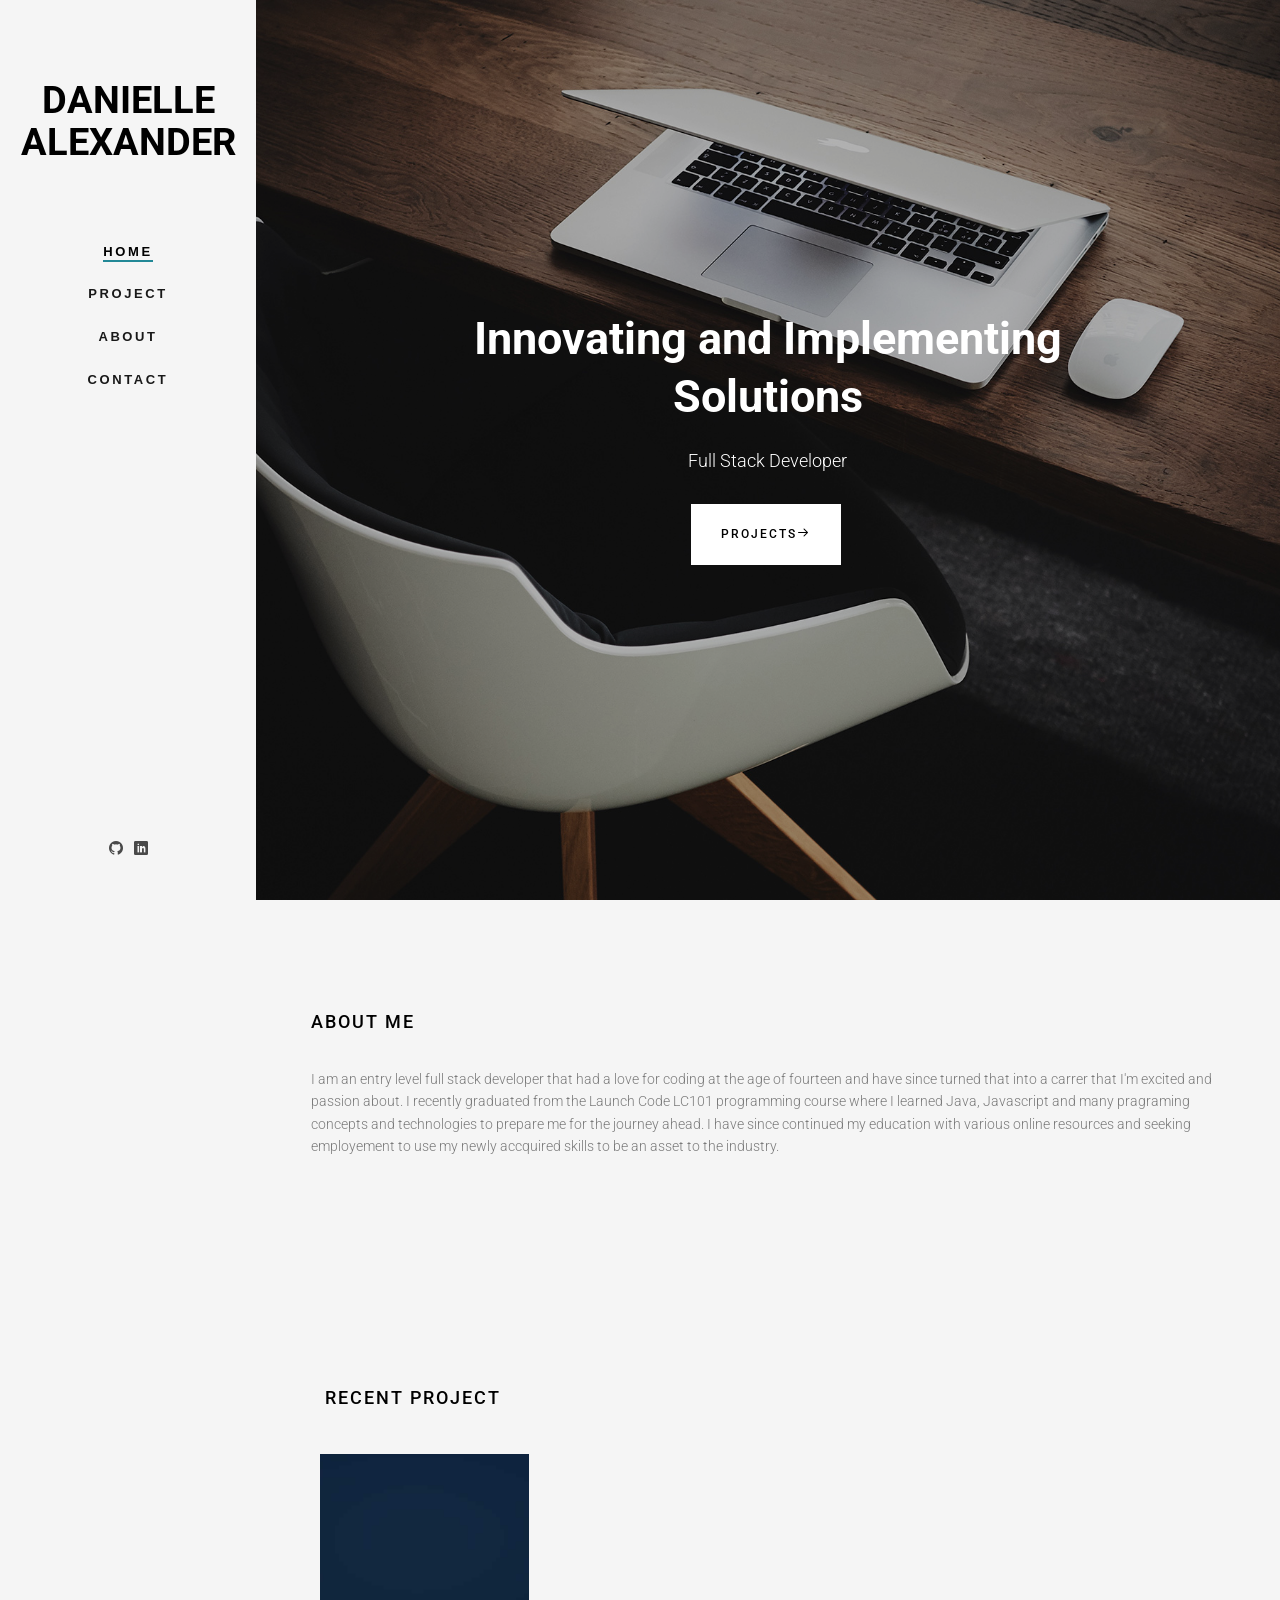
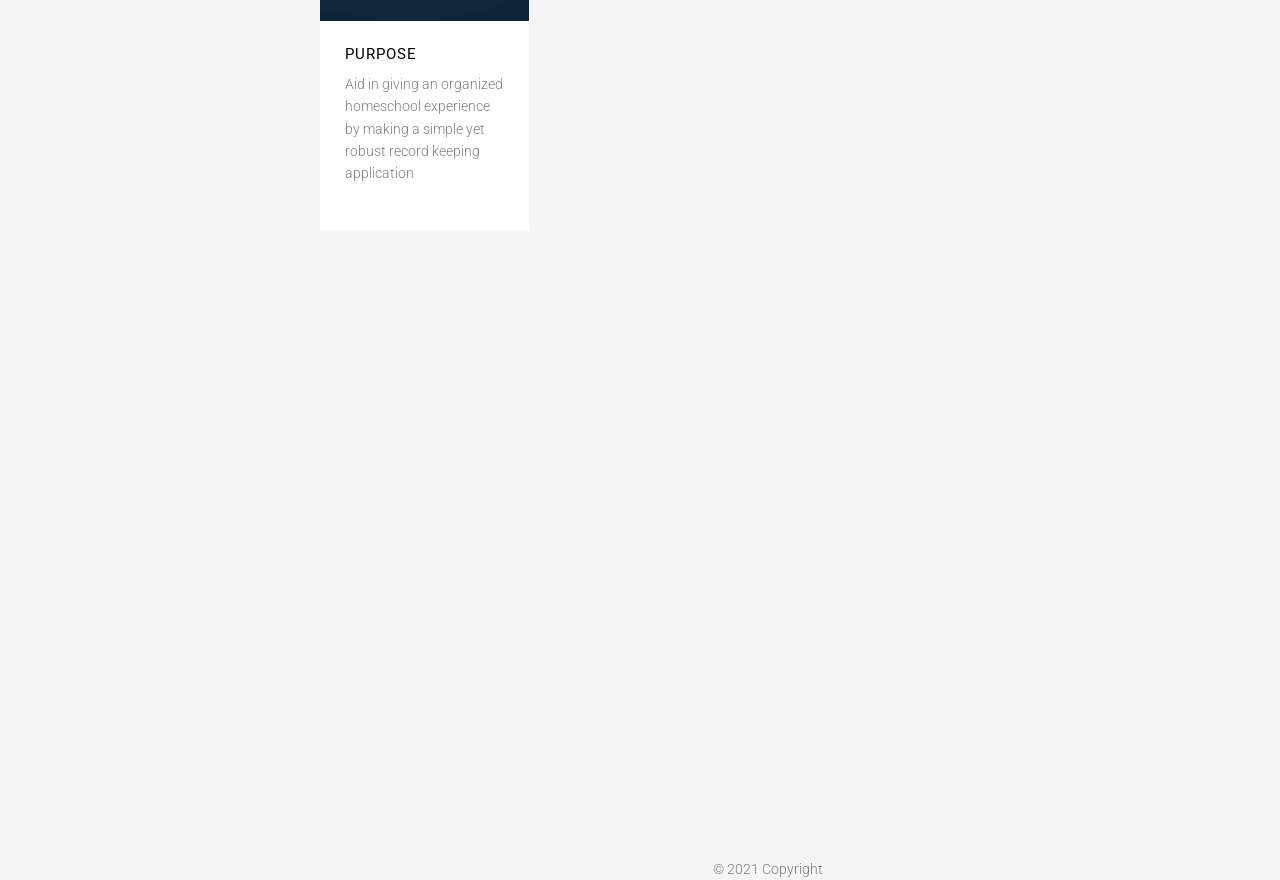
==== marble/index.html @ 3a391196 "first commit" ====
<!DOCTYPE html>
<!--[if lt IE 7]>      <html class="no-js lt-ie9 lt-ie8 lt-ie7"> <![endif]-->
<!--[if IE 7]>         <html class="no-js lt-ie9 lt-ie8"> <![endif]-->
<!--[if IE 8]>         <html class="no-js lt-ie9"> <![endif]-->
<!--[if gt IE 8]><!--> <html class="no-js"> <!--<![endif]-->
	<head>
	<meta charset="utf-8">
	<meta http-equiv="X-UA-Compatible" content="IE=edge">
	<title>Danielle Develops</title>
	<meta name="viewport" content="width=device-width, initial-scale=1">
	<meta name="description" content="Free HTML5 Website Template by FreeHTML5.co" />
	<meta name="keywords" content="free html5, free template, free bootstrap, free website template, html5, css3, mobile first, responsive" />
	<meta name="author" content="FreeHTML5.co" />

  	<!-- 
	//////////////////////////////////////////////////////

	FREE HTML5 TEMPLATE 
	DESIGNED & DEVELOPED by FreeHTML5.co
		
	Website: 		http://freehtml5.co/
	Email: 			info@freehtml5.co
	Twitter: 		http://twitter.com/fh5co
	Facebook: 		https://www.facebook.com/fh5co

	//////////////////////////////////////////////////////
	-->

	

  	<!-- Facebook and Twitter integration -->
	<meta property="og:title" content=""/>
	<meta property="og:image" content=""/>
	<meta property="og:url" content=""/>
	<meta property="og:site_name" content=""/>
	<meta property="og:description" content=""/>
	<meta name="twitter:title" content="" />
	<meta name="twitter:image" content="" />
	<meta name="twitter:url" content="" />
	<meta name="twitter:card" content="" />

	<!-- Place favicon.ico and apple-touch-icon.png in the root directory -->
	<link rel="shortcut icon" href="favicon.ico">

	<link href="https://fonts.googleapis.com/css?family=Roboto:100,300,400,500,700" rel="stylesheet">
	
	<!-- Animate.css -->
	<link rel="stylesheet" href="css/animate.css">
	<!-- Icomoon Icon Fonts-->
	<link rel="stylesheet" href="css/icomoon.css">
	<!-- Bootstrap  -->
	<link rel="stylesheet" href="css/bootstrap.css">
	<!-- Flexslider  -->
	<link rel="stylesheet" href="css/flexslider.css">
	<!-- Theme style  -->
	<link rel="stylesheet" href="css/style.css">

	<!-- Modernizr JS -->
	<script src="js/modernizr-2.6.2.min.js"></script>
	<!-- FOR IE9 below -->
	<!--[if lt IE 9]>
	<script src="js/respond.min.js"></script>
	<![endif]-->

	</head>
	<body>
	<div id="fh5co-page">
		<a href="#" class="js-fh5co-nav-toggle fh5co-nav-toggle"><i></i></a>
		<aside id="fh5co-aside" role="complementary" class="border js-fullheight">

			<h1 id="fh5co-logo"><a href="index.html">danielle<br>Alexander</br></a></h1>
			<nav id="fh5co-main-menu" role="navigation">
				<ul>
					<li class="fh5co-active"><a href="index.html">Home</a></li>
					<li><a href="#projects">Project</a></li>
					<li><a href="#about">About</a></li>
					<li><a href="#contact">Contact</a></li>	
				</ul>
			</nav>

			<div class="fh5co-footer">
				 <ul>
					<li><a href="https://github.com/danielleIsCoding"><i class="icon-github"></i></a></li>				
					<li><a href="https://linkedin.com/in/danielle-alexander681"><i class="icon-linkedin2"></i></a></li>	
				</ul>
			</div>

		</aside>

		<div id="fh5co-main">
			<aside id="fh5co-hero" class="js-fullheight">
				<div class="flexslider js-fullheight">
					<ul class="slides">
				   	<li style="background-image: url(images/bg-masthead.jpg);">
				   		<div class="overlay"></div>
				   		<div class="container-fluid">
				   			<div class="row">
					   			<div class="col-md-8 col-md-offset-2 text-center js-fullheight slider-text">
					   				<div class="slider-text-inner">
					   					<h1><strong>Innovating and Implementing Solutions</strong></h1>
					   					<h2>Full Stack Developer</h2>
											<p> <a href ="#projects" class="btn btn-primary btn-learn">Projects<i class="icon-arrow-right3"></i></a></p>
					   				</div>
					   			</div>
					   		</div>
				   		</div>
				   	</li>		  
			</aside>
			<div class="fh5co-narrow-content">
				<div class="row row-bottom-padded-lg">	
				<div class="fh5co-narrow-content animate-box" data-animate-effect="fadeInLeft">
					
					<a name="about"><h1 class="fh5co-heading animate-box" data-animate-effect="fadeInLeft">about me</h1></a>
					<p>I am an entry level full stack developer that had a love for coding at the age of fourteen and have since turned that 
						into a carrer that I'm excited and passion about. I recently graduated from the Launch Code LC101 programming course where I learned 
						Java, Javascript and many pragraming concepts and technologies to prepare me for the journey ahead. I have since continued my education with various online resources 
						and seeking employement to use my newly accquired skills to be an asset to the industry. 
					</p>
				</div>
			</div>	
			
			<div class="fh5co-narrow-content">
				<a name="projects"><h1 class="fh5co-heading animate-box" data-animate-effect="fadeInLeft">Recent Project</h1></a>
				<div class="row row-bottom-padded-lg">			
					<div class="col-md-3 col-sm-6 col-padding animate-box" data-animate-effect="fadeInLeft">
						<div class="blog-entry">
							<a href="#" class="blog-img"><img src="images/img-1.jpg" class="img-responsive" alt="Free HTML5 Bootstrap Template by FreeHTML5.co"></a>
							<div class="desc">
								<h3><a href="#">Purpose </a></h3>														
								<p>Aid in giving an organized homeschool experience by making a simple yet robust record keeping application</p>								
							</div>
						</div>
					</div>
					<div class="col-md-3 col-sm-6 col-padding animate-box" data-animate-effect="fadeInLeft">
						<div class="blog-entry">
							<a href="#" class="blog-img"><img src="images/img-2.jpg" class="img-responsive" alt="Free HTML5 Bootstrap Template by FreeHTML5.co"></a>
							<div class="desc">
								<h3><a href="#">Technologies used</a></h3>
								<p> The main technologies that are used in this project are Java, Springboot, Tyhmleaf, Bootstrap and MySQL</p>
							</div>
						</div>
					</div>
					<div class="col-md-3 col-sm-6 col-padding animate-box" data-animate-effect="fadeInLeft">
						<div class="blog-entry">
							<a href="#" class="blog-img"><img src="images/img-3.jpg" class="img-responsive" alt="Free HTML5 Bootstrap Template by FreeHTML5.co"></a>
							<div class="desc">
								<h3><a href="#">Features</a></h3>								
								<p>Account creation and aunthentication, editing and downloading student records and entering notes and hours completed. </p>
								<a href="#" class="lead"></i></a>
							</div>
						</div>
					</div>
					<div class="col-md-3 col-sm-6 col-padding animate-box" data-animate-effect="fadeInLeft">
						<div class="blog-entry">
							<a href="#" class="blog-img"><img src="images/img-4.jpg" class="img-responsive" alt="Free HTML5 Bootstrap Template by FreeHTML5.co"></a>
							<div class="desc">
								<h3><a href="#">Status</a></h3>								
								<p>The application is still a work in progress with upcoming features including UI updates and the ability to upload an avatar</p>
							</div>
						</div>
					</div>
				
				</div>
			</div>
				
			<div class="fh5co-narrow-content animate-box" data-animate-effect="fadeInLeft">
				<div class="row">
					<div class="col-md-4">
						<a name="contact"><h2>Get In Touch</h2></a>
					</div>
				</div>
				<form action="">
					<div class="row">
						<div class="col-md-12">
							<div class="row">
								<div class="col-md-6">
									<div class="form-group">
										<input type="text" class="form-control" placeholder="Name">
									</div>
									<div class="form-group">
										<input type="text" class="form-control" placeholder="Email">
									</div>
									<div class="form-group">
										<input type="text" class="form-control" placeholder="Phone">
									</div>
								</div>
								<div class="col-md-6">
									<div class="form-group">
										<textarea name="" id="message" cols="30" rows="7" class="form-control" placeholder="Message"></textarea>
									</div>
									<div class="form-group">
										<input type="submit" class="btn btn-primary btn-md" value="Send Message">
									</div>
								</div>
								
							</div>
						</div>
						
					</div>
				</form>
			</div>
			
		</div>		
	
	<!-- Footer -->
<footer class="page-footer font-small special-color-dark pt-4">

	<!-- Footer Elements -->
	<div class="container">
 
  
	</div>
	<!-- Footer Elements -->
  
	<!-- Copyright -->
	<div class="footer-copyright text-center py-3">© 2021 Copyright
	</div>
	<!-- Copyright -->
  
  </footer>
  <!-- Footer -->

	
	</div>

	<!-- jQuery -->
	<script src="js/jquery.min.js"></script>
	<!-- jQuery Easing -->
	<script src="js/jquery.easing.1.3.js"></script>
	<!-- Bootstrap -->
	<script src="js/bootstrap.min.js"></script>
	<!-- Waypoints -->
	<script src="js/jquery.waypoints.min.js"></script>
	<!-- Flexslider -->
	<script src="js/jquery.flexslider-min.js"></script>
	
	
	<!-- MAIN JS -->
	<script src="js/main.js"></script>

	</body>
</html>
---- marble/css/icomoon.css ----
@font-face {
  font-family: 'icomoon';
  src:  url('fonts/icomoon.eot?6py85u');
  src:  url('fonts/icomoon.eot?6py85u#iefix') format('embedded-opentype'),
    url('fonts/icomoon.ttf?6py85u') format('truetype'),
    url('fonts/icomoon.woff?6py85u') format('woff'),
    url('fonts/icomoon.svg?6py85u#icomoon') format('svg');
  font-weight: normal;
  font-style: normal;
}

[class^="icon-"], [class*=" icon-"] {
  /* use !important to prevent issues with browser extensions that change fonts */
  font-family: 'icomoon' !important;
  speak: none;
  font-style: normal;
  font-weight: normal;
  font-variant: normal;
  text-transform: none;
  line-height: 1;

  /* Better Font Rendering =========== */
  -webkit-font-smoothing: antialiased;
  -moz-osx-font-smoothing: grayscale;
}

.icon-times:before {
  content: "\e930";
}
.icon-tick:before {
  content: "\e931";
}
.icon-plus:before {
  content: "\e932";
}
.icon-minus:before {
  content: "\e933";
}
.icon-equals:before {
  content: "\e934";
}
.icon-divide:before {
  content: "\e935";
}
.icon-chevron-right:before {
  content: "\e936";
}
.icon-chevron-left:before {
  content: "\e937";
}
.icon-arrow-right-thick:before {
  content: "\e938";
}
.icon-arrow-left-thick:before {
  content: "\e939";
}
.icon-th-small:before {
  content: "\e93a";
}
.icon-th-menu:before {
  content: "\e93b";
}
.icon-th-list:before {
  content: "\e93c";
}
.icon-th-large:before {
  content: "\e93d";
}
.icon-home:before {
  content: "\e93e";
}
.icon-arrow-forward:before {
  content: "\e93f";
}
.icon-arrow-back:before {
  content: "\e940";
}
.icon-rss:before {
  content: "\e941";
}
.icon-location:before {
  content: "\e942";
}
.icon-link:before {
  content: "\e943";
}
.icon-image:before {
  content: "\e944";
}
.icon-arrow-up-thick:before {
  content: "\e945";
}
.icon-arrow-down-thick:before {
  content: "\e946";
}
.icon-starburst:before {
  content: "\e947";
}
.icon-starburst-outline:before {
  content: "\e948";
}
.icon-star3:before {
  content: "\e949";
}
.icon-flow-children:before {
  content: "\e94a";
}
.icon-export:before {
  content: "\e94b";
}
.icon-delete2:before {
  content: "\e94c";
}
.icon-delete-outline:before {
  content: "\e94d";
}
.icon-cloud-storage:before {
  content: "\e94e";
}
.icon-wi-fi:before {
  content: "\e94f";
}
.icon-heart:before {
  content: "\e950";
}
.icon-flash:before {
  content: "\e951";
}
.icon-cancel:before {
  content: "\e952";
}
.icon-backspace:before {
  content: "\e953";
}
.icon-attachment:before {
  content: "\e954";
}
.icon-arrow-move:before {
  content: "\e955";
}
.icon-warning:before {
  content: "\e956";
}
.icon-user:before {
  content: "\e957";
}
.icon-radar:before {
  content: "\e958";
}
.icon-lock-open:before {
  content: "\e959";
}
.icon-lock-closed:before {
  content: "\e95a";
}
.icon-location-arrow:before {
  content: "\e95b";
}
.icon-info:before {
  content: "\e95c";
}
.icon-user-delete:before {
  content: "\e95d";
}
.icon-user-add:before {
  content: "\e95e";
}
.icon-media-pause:before {
  content: "\e95f";
}
.icon-group:before {
  content: "\e960";
}
.icon-chart-pie:before {
  content: "\e961";
}
.icon-chart-line:before {
  content: "\e962";
}
.icon-chart-bar:before {
  content: "\e963";
}
.icon-chart-area:before {
  content: "\e964";
}
.icon-video:before {
  content: "\e965";
}
.icon-point-of-interest:before {
  content: "\e966";
}
.icon-infinity:before {
  content: "\e967";
}
.icon-globe:before {
  content: "\e968";
}
.icon-eye:before {
  content: "\e969";
}
.icon-cog:before {
  content: "\e96a";
}
.icon-camera:before {
  content: "\e96b";
}
.icon-upload:before {
  content: "\e96c";
}
.icon-scissors:before {
  content: "\e96d";
}
.icon-refresh:before {
  content: "\e96e";
}
.icon-pin:before {
  content: "\e96f";
}
.icon-key:before {
  content: "\e970";
}
.icon-info-large:before {
  content: "\e971";
}
.icon-eject:before {
  content: "\e972";
}
.icon-download:before {
  content: "\e973";
}
.icon-zoom:before {
  content: "\e974";
}
.icon-zoom-out:before {
  content: "\e975";
}
.icon-zoom-in:before {
  content: "\e976";
}
.icon-sort-numerically:before {
  content: "\e977";
}
.icon-sort-alphabetically:before {
  content: "\e978";
}
.icon-input-checked:before {
  content: "\e979";
}
.icon-calender:before {
  content: "\e97a";
}
.icon-world2:before {
  content: "\e97b";
}
.icon-notes:before {
  content: "\e97c";
}
.icon-code:before {
  content: "\e97d";
}
.icon-arrow-sync:before {
  content: "\e97e";
}
.icon-arrow-shuffle:before {
  content: "\e97f";
}
.icon-arrow-repeat:before {
  content: "\e980";
}
.icon-arrow-minimise:before {
  content: "\e981";
}
.icon-arrow-maximise:before {
  content: "\e982";
}
.icon-arrow-loop:before {
  content: "\e983";
}
.icon-anchor:before {
  content: "\e984";
}
.icon-spanner:before {
  content: "\e985";
}
.icon-puzzle:before {
  content: "\e986";
}
.icon-power:before {
  content: "\e987";
}
.icon-plane:before {
  content: "\e988";
}
.icon-pi:before {
  content: "\e989";
}
.icon-phone:before {
  content: "\e98a";
}
.icon-microphone2:before {
  content: "\e98b";
}
.icon-media-rewind:before {
  content: "\e98c";
}
.icon-flag:before {
  content: "\e98d";
}
.icon-adjust-brightness:before {
  content: "\e98e";
}
.icon-waves:before {
  content: "\e98f";
}
.icon-social-twitter:before {
  content: "\e990";
}
.icon-social-facebook:before {
  content: "\e991";
}
.icon-social-dribbble:before {
  content: "\e992";
}
.icon-media-stop:before {
  content: "\e993";
}
.icon-media-record:before {
  content: "\e994";
}
.icon-media-play:before {
  content: "\e995";
}
.icon-media-fast-forward:before {
  content: "\e996";
}
.icon-media-eject:before {
  content: "\e997";
}
.icon-social-vimeo:before {
  content: "\e998";
}
.icon-social-tumbler:before {
  content: "\e999";
}
.icon-social-skype:before {
  content: "\e99a";
}
.icon-social-pinterest:before {
  content: "\e99b";
}
.icon-social-linkedin:before {
  content: "\e99c";
}
.icon-social-last-fm:before {
  content: "\e99d";
}
.icon-social-github:before {
  content: "\e99e";
}
.icon-social-flickr:before {
  content: "\e99f";
}
.icon-at:before {
  content: "\e9a0";
}
.icon-times-outline:before {
  content: "\e9a1";
}
.icon-plus-outline:before {
  content: "\e9a2";
}
.icon-minus-outline:before {
  content: "\e9a3";
}
.icon-tick-outline:before {
  content: "\e9a4";
}
.icon-th-large-outline:before {
  content: "\e9a5";
}
.icon-equals-outline:before {
  content: "\e9a6";
}
.icon-divide-outline:before {
  content: "\e9a7";
}
.icon-chevron-right-outline:before {
  content: "\e9a8";
}
.icon-chevron-left-outline:before {
  content: "\e9a9";
}
.icon-arrow-right-outline:before {
  content: "\e9aa";
}
.icon-arrow-left-outline:before {
  content: "\e9ab";
}
.icon-th-small-outline:before {
  content: "\e9ac";
}
.icon-th-menu-outline:before {
  content: "\e9ad";
}
.icon-th-list-outline:before {
  content: "\e9ae";
}
.icon-news2:before {
  content: "\e9b1";
}
.icon-home-outline:before {
  content: "\e9b2";
}
.icon-arrow-up-outline:before {
  content: "\e9b3";
}
.icon-arrow-forward-outline:before {
  content: "\e9b4";
}
.icon-arrow-down-outline:before {
  content: "\e9b5";
}
.icon-arrow-back-outline:before {
  content: "\e9b6";
}
.icon-trash3:before {
  content: "\e9b7";
}
.icon-rss-outline:before {
  content: "\e9b8";
}
.icon-message:before {
  content: "\e9b9";
}
.icon-location-outline:before {
  content: "\e9ba";
}
.icon-link-outline:before {
  content: "\e9bb";
}
.icon-image-outline:before {
  content: "\e9bc";
}
.icon-export-outline:before {
  content: "\e9bd";
}
.icon-cross:before {
  content: "\e9be";
}
.icon-wi-fi-outline:before {
  content: "\e9bf";
}
.icon-star-outline:before {
  content: "\e9c0";
}
.icon-media-pause-outline:before {
  content: "\e9c1";
}
.icon-mail:before {
  content: "\e9c2";
}
.icon-heart-outline:before {
  content: "\e9c3";
}
.icon-flash-outline:before {
  content: "\e9c4";
}
.icon-cancel-outline:before {
  content: "\e9c5";
}
.icon-beaker:before {
  content: "\e9c6";
}
.icon-arrow-move-outline:before {
  content: "\e9c7";
}
.icon-watch2:before {
  content: "\e9c8";
}
.icon-warning-outline:before {
  content: "\e9c9";
}
.icon-time:before {
  content: "\e9ca";
}
.icon-radar-outline:before {
  content: "\e9cb";
}
.icon-lock-open-outline:before {
  content: "\e9cc";
}
.icon-location-arrow-outline:before {
  content: "\e9cd";
}
.icon-info-outline:before {
  content: "\e9ce";
}
.icon-backspace-outline:before {
  content: "\e9cf";
}
.icon-attachment-outline:before {
  content: "\e9d0";
}
.icon-user-outline:before {
  content: "\e9d1";
}
.icon-user-delete-outline:before {
  content: "\e9d2";
}
.icon-user-add-outline:before {
  content: "\e9d3";
}
.icon-lock-closed-outline:before {
  content: "\e9d4";
}
.icon-group-outline:before {
  content: "\e9d5";
}
.icon-chart-pie-outline:before {
  content: "\e9d6";
}
.icon-chart-line-outline:before {
  content: "\e9d7";
}
.icon-chart-bar-outline:before {
  content: "\e9d8";
}
.icon-chart-area-outline:before {
  content: "\e9d9";
}
.icon-video-outline:before {
  content: "\e9da";
}
.icon-point-of-interest-outline:before {
  content: "\e9db";
}
.icon-map:before {
  content: "\e9dc";
}
.icon-key-outline:before {
  content: "\e9dd";
}
.icon-infinity-outline:before {
  content: "\e9de";
}
.icon-globe-outline:before {
  content: "\e9df";
}
.icon-eye-outline:before {
  content: "\e9e0";
}
.icon-cog-outline:before {
  content: "\e9e1";
}
.icon-camera-outline:before {
  content: "\e9e2";
}
.icon-upload-outline:before {
  content: "\e9e3";
}
.icon-support:before {
  content: "\e9e4";
}
.icon-scissors-outline:before {
  content: "\e9e5";
}
.icon-refresh-outline:before {
  content: "\e9e6";
}
.icon-info-large-outline:before {
  content: "\e9e7";
}
.icon-eject-outline:before {
  content: "\e9e8";
}
.icon-download-outline:before {
  content: "\e9e9";
}
.icon-battery-mid:before {
  content: "\e9ea";
}
.icon-battery-low:before {
  content: "\e9eb";
}
.icon-battery-high:before {
  content: "\e9ec";
}
.icon-zoom-outline:before {
  content: "\e9ed";
}
.icon-zoom-out-outline:before {
  content: "\e9ee";
}
.icon-zoom-in-outline:before {
  content: "\e9ef";
}
.icon-tag3:before {
  content: "\e9f0";
}
.icon-tabs-outline:before {
  content: "\e9f1";
}
.icon-pin-outline:before {
  content: "\e9f2";
}
.icon-message-typing:before {
  content: "\e9f3";
}
.icon-directions:before {
  content: "\e9f4";
}
.icon-battery-full:before {
  content: "\e9f5";
}
.icon-battery-charge:before {
  content: "\e9f6";
}
.icon-pipette:before {
  content: "\e9f7";
}
.icon-pencil:before {
  content: "\e9f8";
}
.icon-folder:before {
  content: "\e9f9";
}
.icon-folder-delete:before {
  content: "\e9fa";
}
.icon-folder-add:before {
  content: "\e9fb";
}
.icon-edit:before {
  content: "\e9fc";
}
.icon-document:before {
  content: "\e9fd";
}
.icon-document-delete:before {
  content: "\e9fe";
}
.icon-document-add:before {
  content: "\e9ff";
}
.icon-brush:before {
  content: "\ea00";
}
.icon-thumbs-up:before {
  content: "\ea01";
}
.icon-thumbs-down:before {
  content: "\ea02";
}
.icon-pen:before {
  content: "\ea03";
}
.icon-sort-numerically-outline:before {
  content: "\ea04";
}
.icon-sort-alphabetically-outline:before {
  content: "\ea05";
}
.icon-social-last-fm-circular:before {
  content: "\ea06";
}
.icon-social-github-circular:before {
  content: "\ea07";
}
.icon-compass:before {
  content: "\ea08";
}
.icon-bookmark:before {
  content: "\ea09";
}
.icon-input-checked-outline:before {
  content: "\ea0a";
}
.icon-code-outline:before {
  content: "\ea0b";
}
.icon-calender-outline:before {
  content: "\ea0c";
}
.icon-business-card:before {
  content: "\ea0d";
}
.icon-arrow-up:before {
  content: "\ea0e";
}
.icon-arrow-sync-outline:before {
  content: "\ea0f";
}
.icon-arrow-right:before {
  content: "\ea10";
}
.icon-arrow-repeat-outline:before {
  content: "\ea11";
}
.icon-arrow-loop-outline:before {
  content: "\ea12";
}
.icon-arrow-left:before {
  content: "\ea13";
}
.icon-flow-switch:before {
  content: "\ea14";
}
.icon-flow-parallel:before {
  content: "\ea15";
}
.icon-flow-merge:before {
  content: "\ea16";
}
.icon-document-text:before {
  content: "\ea17";
}
.icon-clipboard:before {
  content: "\ea18";
}
.icon-calculator:before {
  content: "\ea19";
}
.icon-arrow-minimise-outline:before {
  content: "\ea1a";
}
.icon-arrow-maximise-outline:before {
  content: "\ea1b";
}
.icon-arrow-down:before {
  content: "\ea1c";
}
.icon-gift:before {
  content: "\ea1d";
}
.icon-film:before {
  content: "\ea1e";
}
.icon-database:before {
  content: "\ea1f";
}
.icon-bell:before {
  content: "\ea20";
}
.icon-anchor-outline:before {
  content: "\ea21";
}
.icon-adjust-contrast:before {
  content: "\ea22";
}
.icon-world-outline:before {
  content: "\ea23";
}
.icon-shopping-bag:before {
  content: "\ea24";
}
.icon-power-outline:before {
  content: "\ea25";
}
.icon-notes-outline:before {
  content: "\ea26";
}
.icon-device-tablet:before {
  content: "\ea27";
}
.icon-device-phone:before {
  content: "\ea28";
}
.icon-device-laptop:before {
  content: "\ea29";
}
.icon-device-desktop:before {
  content: "\ea2a";
}
.icon-briefcase:before {
  content: "\ea2b";
}
.icon-stopwatch:before {
  content: "\ea2c";
}
.icon-spanner-outline:before {
  content: "\ea2d";
}
.icon-puzzle-outline:before {
  content: "\ea2e";
}
.icon-printer:before {
  content: "\ea2f";
}
.icon-pi-outline:before {
  content: "\ea30";
}
.icon-lightbulb:before {
  content: "\ea31";
}
.icon-flag-outline:before {
  content: "\ea32";
}
.icon-contacts:before {
  content: "\ea33";
}
.icon-archive2:before {
  content: "\ea34";
}
.icon-weather-stormy:before {
  content: "\ea35";
}
.icon-weather-shower:before {
  content: "\ea36";
}
.icon-weather-partly-sunny:before {
  content: "\ea37";
}
.icon-weather-downpour:before {
  content: "\ea38";
}
.icon-weather-cloudy:before {
  content: "\ea39";
}
.icon-plane-outline:before {
  content: "\ea3a";
}
.icon-phone-outline:before {
  content: "\ea3b";
}
.icon-microphone-outline:before {
  content: "\ea3c";
}
.icon-weather-windy:before {
  content: "\ea3d";
}
.icon-weather-windy-cloudy:before {
  content: "\ea3e";
}
.icon-weather-sunny:before {
  content: "\ea3f";
}
.icon-weather-snow:before {
  content: "\ea40";
}
.icon-weather-night:before {
  content: "\ea41";
}
.icon-media-stop-outline:before {
  content: "\ea42";
}
.icon-media-rewind-outline:before {
  content: "\ea43";
}
.icon-media-record-outline:before {
  content: "\ea44";
}
.icon-media-play-outline:before {
  content: "\ea45";
}
.icon-media-fast-forward-outline:before {
  content: "\ea46";
}
.icon-media-eject-outline:before {
  content: "\ea47";
}
.icon-wine:before {
  content: "\ea48";
}
.icon-waves-outline:before {
  content: "\ea49";
}
.icon-ticket:before {
  content: "\ea4a";
}
.icon-tags:before {
  content: "\ea4b";
}
.icon-plug:before {
  content: "\ea4c";
}
.icon-headphones:before {
  content: "\ea4d";
}
.icon-credit-card:before {
  content: "\ea4e";
}
.icon-coffee:before {
  content: "\ea4f";
}
.icon-book:before {
  content: "\ea50";
}
.icon-beer:before {
  content: "\ea51";
}
.icon-volume2:before {
  content: "\ea52";
}
.icon-volume-up:before {
  content: "\ea53";
}
.icon-volume-mute:before {
  content: "\ea54";
}
.icon-volume-down:before {
  content: "\ea55";
}
.icon-social-vimeo-circular:before {
  content: "\ea56";
}
.icon-social-twitter-circular:before {
  content: "\ea57";
}
.icon-social-pinterest-circular:before {
  content: "\ea58";
}
.icon-social-linkedin-circular:before {
  content: "\ea59";
}
.icon-social-facebook-circular:before {
  content: "\ea5a";
}
.icon-social-dribbble-circular:before {
  content: "\ea5b";
}
.icon-tree:before {
  content: "\ea5c";
}
.icon-thermometer2:before {
  content: "\ea5d";
}
.icon-social-tumbler-circular:before {
  content: "\ea5e";
}
.icon-social-skype-outline:before {
  content: "\ea5f";
}
.icon-social-flickr-circular:before {
  content: "\ea60";
}
.icon-social-at-circular:before {
  content: "\ea61";
}
.icon-shopping-cart:before {
  content: "\ea62";
}
.icon-messages:before {
  content: "\ea63";
}
.icon-leaf:before {
  content: "\ea64";
}
.icon-feather:before {
  content: "\ea65";
}
.icon-eye2:before {
  content: "\e064";
}
.icon-paper-clip:before {
  content: "\e065";
}
.icon-mail5:before {
  content: "\e066";
}
.icon-toggle:before {
  content: "\e067";
}
.icon-layout:before {
  content: "\e068";
}
.icon-link2:before {
  content: "\e069";
}
.icon-bell2:before {
  content: "\e06a";
}
.icon-lock3:before {
  content: "\e06b";
}
.icon-unlock:before {
  content: "\e06c";
}
.icon-ribbon2:before {
  content: "\e06d";
}
.icon-image2:before {
  content: "\e06e";
}
.icon-signal:before {
  content: "\e06f";
}
.icon-target3:before {
  content: "\e070";
}
.icon-clipboard3:before {
  content: "\e071";
}
.icon-clock3:before {
  content: "\e072";
}
.icon-watch:before {
  content: "\e073";
}
.icon-air-play:before {
  content: "\e074";
}
.icon-camera3:before {
  content: "\e075";
}
.icon-video2:before {
  content: "\e076";
}
.icon-disc:before {
  content: "\e077";
}
.icon-printer3:before {
  content: "\e078";
}
.icon-monitor:before {
  content: "\e079";
}
.icon-server:before {
  content: "\e07a";
}
.icon-cog2:before {
  content: "\e07b";
}
.icon-heart3:before {
  content: "\e07c";
}
.icon-paragraph:before {
  content: "\e07d";
}
.icon-align-justify:before {
  content: "\e07e";
}
.icon-align-left:before {
  content: "\e07f";
}
.icon-align-center:before {
  content: "\e080";
}
.icon-align-right:before {
  content: "\e081";
}
.icon-book2:before {
  content: "\e082";
}
.icon-layers2:before {
  content: "\e083";
}
.icon-stack2:before {
  content: "\e084";
}
.icon-stack-2:before {
  content: "\e085";
}
.icon-paper:before {
  content: "\e086";
}
.icon-paper-stack:before {
  content: "\e087";
}
.icon-search3:before {
  content: "\e088";
}
.icon-zoom-in2:before {
  content: "\e089";
}
.icon-zoom-out2:before {
  content: "\e08a";
}
.icon-reply2:before {
  content: "\e08b";
}
.icon-circle-plus:before {
  content: "\e08c";
}
.icon-circle-minus:before {
  content: "\e08d";
}
.icon-circle-check:before {
  content: "\e08e";
}
.icon-circle-cross:before {
  content: "\e08f";
}
.icon-square-plus:before {
  content: "\e090";
}
.icon-square-minus:before {
  content: "\e091";
}
.icon-square-check:before {
  content: "\e092";
}
.icon-square-cross:before {
  content: "\e093";
}
.icon-microphone:before {
  content: "\e094";
}
.icon-record:before {
  content: "\e095";
}
.icon-skip-back:before {
  content: "\e096";
}
.icon-rewind:before {
  content: "\e097";
}
.icon-play4:before {
  content: "\e098";
}
.icon-pause3:before {
  content: "\e099";
}
.icon-stop3:before {
  content: "\e09a";
}
.icon-fast-forward:before {
  content: "\e09b";
}
.icon-skip-forward:before {
  content: "\e09c";
}
.icon-shuffle2:before {
  content: "\e09d";
}
.icon-repeat:before {
  content: "\e09e";
}
.icon-folder2:before {
  content: "\e09f";
}
.icon-umbrella:before {
  content: "\e0a0";
}
.icon-moon:before {
  content: "\e0a1";
}
.icon-thermometer:before {
  content: "\e0a2";
}
.icon-drop:before {
  content: "\e0a3";
}
.icon-sun2:before {
  content: "\e0a4";
}
.icon-cloud3:before {
  content: "\e0a5";
}
.icon-cloud-upload2:before {
  content: "\e0a6";
}
.icon-cloud-download2:before {
  content: "\e0a7";
}
.icon-upload4:before {
  content: "\e0a8";
}
.icon-download4:before {
  content: "\e0a9";
}
.icon-location3:before {
  content: "\e0aa";
}
.icon-location-2:before {
  content: "\e0ab";
}
.icon-map3:before {
  content: "\e0ac";
}
.icon-battery:before {
  content: "\e0ad";
}
.icon-head:before {
  content: "\e0ae";
}
.icon-briefcase3:before {
  content: "\e0af";
}
.icon-speech-bubble:before {
  content: "\e0b0";
}
.icon-anchor2:before {
  content: "\e0b1";
}
.icon-globe2:before {
  content: "\e0b2";
}
.icon-box:before {
  content: "\e0b3";
}
.icon-reload:before {
  content: "\e0b4";
}
.icon-share3:before {
  content: "\e0b5";
}
.icon-marquee:before {
  content: "\e0b6";
}
.icon-marquee-plus:before {
  content: "\e0b7";
}
.icon-marquee-minus:before {
  content: "\e0b8";
}
.icon-tag:before {
  content: "\e0b9";
}
.icon-power2:before {
  content: "\e0ba";
}
.icon-command2:before {
  content: "\e0bb";
}
.icon-alt:before {
  content: "\e0bc";
}
.icon-esc:before {
  content: "\e0bd";
}
.icon-bar-graph:before {
  content: "\e0be";
}
.icon-bar-graph-2:before {
  content: "\e0bf";
}
.icon-pie-graph:before {
  content: "\e0c0";
}
.icon-star:before {
  content: "\e0c1";
}
.icon-arrow-left3:before {
  content: "\e0c2";
}
.icon-arrow-right3:before {
  content: "\e0c3";
}
.icon-arrow-up3:before {
  content: "\e0c4";
}
.icon-arrow-down3:before {
  content: "\e0c5";
}
.icon-volume:before {
  content: "\e0c6";
}
.icon-mute:before {
  content: "\e0c7";
}
.icon-content-right:before {
  content: "\e100";
}
.icon-content-left:before {
  content: "\e101";
}
.icon-grid2:before {
  content: "\e102";
}
.icon-grid-2:before {
  content: "\e103";
}
.icon-columns:before {
  content: "\e104";
}
.icon-loader:before {
  content: "\e105";
}
.icon-bag:before {
  content: "\e106";
}
.icon-ban:before {
  content: "\e107";
}
.icon-flag3:before {
  content: "\e108";
}
.icon-trash:before {
  content: "\e109";
}
.icon-expand2:before {
  content: "\e110";
}
.icon-contract:before {
  content: "\e111";
}
.icon-maximize:before {
  content: "\e112";
}
.icon-minimize:before {
  content: "\e113";
}
.icon-plus2:before {
  content: "\e114";
}
.icon-minus2:before {
  content: "\e115";
}
.icon-check:before {
  content: "\e116";
}
.icon-cross2:before {
  content: "\e117";
}
.icon-move:before {
  content: "\e118";
}
.icon-delete:before {
  content: "\e119";
}
.icon-menu5:before {
  content: "\e120";
}
.icon-archive:before {
  content: "\e121";
}
.icon-inbox:before {
  content: "\e122";
}
.icon-outbox:before {
  content: "\e123";
}
.icon-file:before {
  content: "\e124";
}
.icon-file-add:before {
  content: "\e125";
}
.icon-file-subtract:before {
  content: "\e126";
}
.icon-help:before {
  content: "\e127";
}
.icon-open:before {
  content: "\e128";
}
.icon-ellipsis:before {
  content: "\e129";
}
.icon-heart4:before {
  content: "\e900";
}
.icon-cloud4:before {
  content: "\e901";
}
.icon-star2:before {
  content: "\e902";
}
.icon-tv2:before {
  content: "\e903";
}
.icon-sound:before {
  content: "\e904";
}
.icon-video3:before {
  content: "\e905";
}
.icon-trash2:before {
  content: "\e906";
}
.icon-user2:before {
  content: "\e907";
}
.icon-key3:before {
  content: "\e908";
}
.icon-search4:before {
  content: "\e909";
}
.icon-settings:before {
  content: "\e90a";
}
.icon-camera4:before {
  content: "\e90b";
}
.icon-tag2:before {
  content: "\e90c";
}
.icon-lock4:before {
  content: "\e90d";
}
.icon-bulb:before {
  content: "\e90e";
}
.icon-pen2:before {
  content: "\e90f";
}
.icon-diamond:before {
  content: "\e910";
}
.icon-display2:before {
  content: "\e911";
}
.icon-location4:before {
  content: "\e912";
}
.icon-eye3:before {
  content: "\e913";
}
.icon-bubble3:before {
  content: "\e914";
}
.icon-stack3:before {
  content: "\e915";
}
.icon-cup:before {
  content: "\e916";
}
.icon-phone3:before {
  content: "\e917";
}
.icon-news:before {
  content: "\e918";
}
.icon-mail6:before {
  content: "\e919";
}
.icon-like:before {
  content: "\e91a";
}
.icon-photo:before {
  content: "\e91b";
}
.icon-note:before {
  content: "\e91c";
}
.icon-clock4:before {
  content: "\e91d";
}
.icon-paperplane:before {
  content: "\e91e";
}
.icon-params:before {
  content: "\e91f";
}
.icon-banknote:before {
  content: "\e920";
}
.icon-data:before {
  content: "\e921";
}
.icon-music2:before {
  content: "\e922";
}
.icon-megaphone2:before {
  content: "\e923";
}
.icon-study:before {
  content: "\e924";
}
.icon-lab2:before {
  content: "\e925";
}
.icon-food:before {
  content: "\e926";
}
.icon-t-shirt:before {
  content: "\e927";
}
.icon-fire2:before {
  content: "\e928";
}
.icon-clip:before {
  content: "\e929";
}
.icon-shop:before {
  content: "\e92a";
}
.icon-calendar3:before {
  content: "\e92b";
}
.icon-wallet2:before {
  content: "\e92c";
}
.icon-vynil:before {
  content: "\e92d";
}
.icon-truck2:before {
  content: "\e92e";
}
.icon-world:before {
  content: "\e92f";
}
.icon-spinner6:before {
  content: "\e9af";
}
.icon-spinner7:before {
  content: "\e9b0";
}
.icon-amazon:before {
  content: "\eab7";
}
.icon-google:before {
  content: "\eab8";
}
.icon-google2:before {
  content: "\eab9";
}
.icon-google3:before {
  content: "\eaba";
}
.icon-google-plus:before {
  content: "\eabb";
}
.icon-google-plus2:before {
  content: "\eabc";
}
.icon-google-plus3:before {
  content: "\eabd";
}
.icon-hangouts:before {
  content: "\eabe";
}
.icon-google-drive:before {
  content: "\eabf";
}
.icon-facebook2:before {
  content: "\eac0";
}
.icon-facebook22:before {
  content: "\eac1";
}
.icon-instagram:before {
  content: "\eac2";
}
.icon-whatsapp:before {
  content: "\eac3";
}
.icon-spotify:before {
  content: "\eac4";
}
.icon-telegram:before {
  content: "\eac5";
}
.icon-twitter2:before {
  content: "\eac6";
}
.icon-vine:before {
  content: "\eac7";
}
.icon-vk:before {
  content: "\eac8";
}
.icon-renren:before {
  content: "\eac9";
}
.icon-sina-weibo:before {
  content: "\eaca";
}
.icon-rss2:before {
  content: "\eacb";
}
.icon-rss22:before {
  content: "\eacc";
}
.icon-youtube:before {
  content: "\eacd";
}
.icon-youtube2:before {
  content: "\eace";
}
.icon-twitch:before {
  content: "\eacf";
}
.icon-vimeo:before {
  content: "\ead0";
}
.icon-vimeo2:before {
  content: "\ead1";
}
.icon-lanyrd:before {
  content: "\ead2";
}
.icon-flickr:before {
  content: "\ead3";
}
.icon-flickr2:before {
  content: "\ead4";
}
.icon-flickr3:before {
  content: "\ead5";
}
.icon-flickr4:before {
  content: "\ead6";
}
.icon-dribbble2:before {
  content: "\ead7";
}
.icon-behance:before {
  content: "\ead8";
}
.icon-behance2:before {
  content: "\ead9";
}
.icon-deviantart:before {
  content: "\eada";
}
.icon-500px:before {
  content: "\eadb";
}
.icon-steam:before {
  content: "\eadc";
}
.icon-steam2:before {
  content: "\eadd";
}
.icon-dropbox:before {
  content: "\eade";
}
.icon-onedrive:before {
  content: "\eadf";
}
.icon-github:before {
  content: "\eae0";
}
.icon-npm:before {
  content: "\eae1";
}
.icon-basecamp:before {
  content: "\eae2";
}
.icon-trello:before {
  content: "\eae3";
}
.icon-wordpress:before {
  content: "\eae4";
}
.icon-joomla:before {
  content: "\eae5";
}
.icon-ello:before {
  content: "\eae6";
}
.icon-blogger:before {
  content: "\eae7";
}
.icon-blogger2:before {
  content: "\eae8";
}
.icon-tumblr2:before {
  content: "\eae9";
}
.icon-tumblr22:before {
  content: "\eaea";
}
.icon-yahoo:before {
  content: "\eaeb";
}
.icon-yahoo2:before {
  content: "\eaec";
}
.icon-tux:before {
  content: "\eaed";
}
.icon-appleinc:before {
  content: "\eaee";
}
.icon-finder:before {
  content: "\eaef";
}
.icon-android:before {
  content: "\eaf0";
}
.icon-windows:before {
  content: "\eaf1";
}
.icon-windows8:before {
  content: "\eaf2";
}
.icon-soundcloud:before {
  content: "\eaf3";
}
.icon-soundcloud2:before {
  content: "\eaf4";
}
.icon-skype:before {
  content: "\eaf5";
}
.icon-reddit:before {
  content: "\eaf6";
}
.icon-hackernews:before {
  content: "\eaf7";
}
.icon-wikipedia:before {
  content: "\eaf8";
}
.icon-linkedin2:before {
  content: "\eaf9";
}
.icon-linkedin22:before {
  content: "\eafa";
}
.icon-lastfm:before {
  content: "\eafb";
}
.icon-lastfm2:before {
  content: "\eafc";
}
.icon-delicious:before {
  content: "\eafd";
}
.icon-stumbleupon:before {
  content: "\eafe";
}
.icon-stumbleupon2:before {
  content: "\eaff";
}
.icon-stackoverflow:before {
  content: "\eb00";
}
.icon-pinterest:before {
  content: "\eb01";
}
.icon-pinterest2:before {
  content: "\eb02";
}
.icon-xing:before {
  content: "\eb03";
}
.icon-xing2:before {
  content: "\eb04";
}
.icon-flattr:before {
  content: "\eb05";
}
.icon-foursquare:before {
  content: "\eb06";
}
.icon-yelp:before {
  content: "\eb07";
}
.icon-paypal:before {
  content: "\eb08";
}
.icon-chrome:before {
  content: "\eb09";
}
.icon-firefox:before {
  content: "\eb0a";
}
.icon-IE:before {
  content: "\eb0b";
}
.icon-edge:before {
  content: "\eb0c";
}
.icon-safari:before {
  content: "\eb0d";
}
.icon-opera:before {
  content: "\eb0e";
}
.icon-file-pdf:before {
  content: "\eb0f";
}
.icon-file-openoffice:before {
  content: "\eb10";
}
.icon-file-word:before {
  content: "\eb11";
}
.icon-file-excel:before {
  content: "\eb12";
}
.icon-libreoffice:before {
  content: "\eb13";
}
.icon-html-five:before {
  content: "\eb14";
}
.icon-html-five2:before {
  content: "\eb15";
}
.icon-css3:before {
  content: "\eb16";
}
.icon-git:before {
  content: "\eb17";
}
.icon-codepen:before {
  content: "\eb18";
}
.icon-svg:before {
  content: "\eb19";
}
.icon-IcoMoon:before {
  content: "\eb1a";
}
---- marble/css/style.css ----
@font-face {
  font-family: 'icomoon';
  src: url("../fonts/icomoon/icomoon.eot?srf3rx");
  src: url("../fonts/icomoon/icomoon.eot?srf3rx#iefix") format("embedded-opentype"), url("../fonts/icomoon/icomoon.ttf?srf3rx") format("truetype"), url("../fonts/icomoon/icomoon.woff?srf3rx") format("woff"), url("../fonts/icomoon/icomoon.svg?srf3rx#icomoon") format("svg");
  font-weight: normal;
  font-style: normal;
}
/* =======================================================
*
* 	Template Style 
*	Edit this section
*
* ======================================================= */
body {
  font-family: "Roboto", Arial, sans-serif;
  font-weight: 300;
  font-size: 14px;
  line-height: 1.6;
  color: rgba(0, 0, 0, 0.5);
  background: whitesmoke;
}
@media screen and (max-width: 992px) {
  body {
    font-size: 16px;
  }
}

a {
  color: #228896;
  -webkit-transition: 0.5s;
  -o-transition: 0.5s;
  transition: 0.5s;
}
a:hover, a:active, a:focus {
  color: #228896;
  outline: none;
  text-decoration: none !important;
}

p {
  margin-bottom: 1.5em;
}

h1, h2, h3, h4, h5, h6 {
  color: #000;
  font-family: "Roboto", Arial, sans-serif;
  font-weight: 400;
  margin: 0 0 30px 0;
}

figure {
  margin-bottom: 2.5em;
  float: left;
  width: 100%;
}
figure figcaption {
  font-size: 16px;
  width: 80%;
  margin: 20px auto 0px auto;
  color: #b3b3b3;
  font-style: italic;
  font-family: "Roboto", Arial, sans-serif;
}
@media screen and (max-width: 480px) {
  figure figcaption {
    width: 100%;
  }
}

::-webkit-selection {
  color: #fff;
  background: #228896;
}

::-moz-selection {
  color: #fff;
  background: #228896;
}

::selection {
  color: #fff;
  background: #228896;
}

#fh5co-page {
  width: 100%;
  overflow: hidden;
  position: relative;
}

#fh5co-aside {
  padding-top: 80px;
  padding-bottom: 40px;
  width: 20%;
  position: fixed;
  bottom: 0;
  top: 0;
  left: 0;
  overflow-y: scroll;
  z-index: 1001;
  -webkit-transition: 0.5s;
  -o-transition: 0.5s;
  transition: 0.5s;
}
@media screen and (max-width: 1200px) {
  #fh5co-aside {
    width: 30%;
  }
}
@media screen and (max-width: 768px) {
  #fh5co-aside {
    width: 270px;
    -moz-transform: translateX(-270px);
    -webkit-transform: translateX(-270px);
    -ms-transform: translateX(-270px);
    -o-transform: translateX(-270px);
    transform: translateX(-270px);
  }
}
#fh5co-aside #fh5co-logo {
  text-align: center;
  font-family: "Roboto", Arial, sans-serif;
  font-weight: 700;
  margin-bottom: 2em;
  text-transform: uppercase;
  font-size: 38px;
}
@media screen and (max-width: 768px) {
  #fh5co-aside #fh5co-logo {
    margin-bottom: 1em;
  }
}
#fh5co-aside #fh5co-logo a {
  color: #000;
}
#fh5co-aside #fh5co-logo a span {
  font-weight: 300;
  color: rgba(0, 0, 0, 0.5);
}
#fh5co-aside #fh5co-main-menu ul {
  text-align: center;
  margin: 0;
  padding: 0;
}
@media screen and (max-width: 768px) {
  #fh5co-aside #fh5co-main-menu ul {
    margin: 0 0 2em 0;
  }
}
#fh5co-aside #fh5co-main-menu ul li {
  margin: 0 0 20px 0;
  padding: 0;
  list-style: none;
}
#fh5co-aside #fh5co-main-menu ul li a {
  color: rgba(0, 0, 0, 0.9);
  text-decoration: none;
  letter-spacing: .1em;
  text-transform: uppercase;
  font-size: 13px;
  font-weight: 600;
  position: relative;
  padding: 10px 10px;
  letter-spacing: .2em;
  font-family: "Cursive", Arial, sans-serif;
  -webkit-transition: 0.3s;
  -o-transition: 0.3s;
  transition: 0.3s;
}
#fh5co-aside #fh5co-main-menu ul li a:after {
  content: "";
  position: absolute;
  height: 2px;
  bottom: 7px;
  left: 10px;
  right: 10px;
  background-color: #228896;
  visibility: hidden;
  -webkit-transform: scaleX(0);
  -moz-transform: scaleX(0);
  -ms-transform: scaleX(0);
  -o-transform: scaleX(0);
  transform: scaleX(0);
  -webkit-transition: all 0.3s cubic-bezier(0.175, 0.885, 0.32, 1.275);
  -moz-transition: all 0.3s cubic-bezier(0.175, 0.885, 0.32, 1.275);
  -ms-transition: all 0.3s cubic-bezier(0.175, 0.885, 0.32, 1.275);
  -o-transition: all 0.3s cubic-bezier(0.175, 0.885, 0.32, 1.275);
  transition: all 0.3s cubic-bezier(0.175, 0.885, 0.32, 1.275);
}
#fh5co-aside #fh5co-main-menu ul li a:hover {
  text-decoration: none;
  color: black;
}
#fh5co-aside #fh5co-main-menu ul li a:hover:after {
  visibility: visible;
  -webkit-transform: scaleX(1);
  -moz-transform: scaleX(1);
  -ms-transform: scaleX(1);
  -o-transform: scaleX(1);
  transform: scaleX(1);
}
#fh5co-aside #fh5co-main-menu ul li.fh5co-active a {
  color: black;
}
#fh5co-aside #fh5co-main-menu ul li.fh5co-active a:after {
  visibility: visible;
  -webkit-transform: scaleX(1);
  -moz-transform: scaleX(1);
  -ms-transform: scaleX(1);
  -o-transform: scaleX(1);
  transform: scaleX(1);
}
#fh5co-aside .fh5co-footer {
  position: absolute;
  bottom: 40px;
  font-size: 14px;
  text-align: center;
  width: 100%;
  font-weight: 400;
  color: rgba(0, 0, 0, 0.6);
  padding: 0 20px;
}
@media screen and (max-width: 768px) {
  #fh5co-aside .fh5co-footer {
    position: relative;
    bottom: 0;
  }
}
#fh5co-aside .fh5co-footer span {
  display: block;
}
#fh5co-aside .fh5co-footer ul {
  padding: 0;
  margin: 0;
  text-align: center;
}
#fh5co-aside .fh5co-footer ul li {
  padding: 0;
  margin: 0;
  display: inline;
  list-style: none;
}
#fh5co-aside .fh5co-footer ul li a {
  color: rgba(0, 0, 0, 0.7);
  padding: 4px;
}
#fh5co-aside .fh5co-footer ul li a:hover, #fh5co-aside .fh5co-footer ul li a:active, #fh5co-aside .fh5co-footer ul li a:focus {
  text-decoration: none;
  outline: none;
  color: #228896;
}

#fh5co-main {
  width: 80%;
  float: right;
  -webkit-transition: 0.5s;
  -o-transition: 0.5s;
  transition: 0.5s;
}
@media screen and (max-width: 1200px) {
  #fh5co-main {
    width: 70%;
  }
}
@media screen and (max-width: 768px) {
  #fh5co-main {
    width: 100%;
  }
}
#fh5co-main .fh5co-narrow-content {
  position: relative;
  width: 93%;
  margin: 0 auto;
  padding: 4em 0;
  clear: both;
}
@media screen and (max-width: 768px) {
  #fh5co-main .fh5co-narrow-content {
    width: 100%;
    padding: 4em 1em;
  }
}

#fh5co-hero {
  min-height: 500px;
  background: #fff url(../images/loader.gif) no-repeat center center;
  width: 100%;
  float: left;
  clear: both;
}
#fh5co-hero .btn {
  font-size: 24px;
}
#fh5co-hero .btn.btn-primary {
  padding: 14px 30px !important;
}
#fh5co-hero .flexslider {
  border: none;
  z-index: 1;
  margin-bottom: 0;
}
#fh5co-hero .flexslider .slides {
  position: relative;
  overflow: hidden;
}
#fh5co-hero .flexslider .slides .overlay {
  position: absolute;
  top: 0;
  bottom: 0;
  left: 0;
  right: 0;
  content: '';
  background: rgba(0, 0, 0, 0.3);
}
#fh5co-hero .flexslider .slides li {
  background-repeat: no-repeat;
  background-size: cover;
  background-position: bottom center;
  min-height: 500px;
  position: relative;
}
#fh5co-hero .flexslider .flex-control-nav {
  bottom: 20px;
  z-index: 1000;
  right: 20px;
  float: right;
  width: auto;
}
#fh5co-hero .flexslider .flex-control-nav li {
  display: block;
  margin-bottom: 10px;
}
#fh5co-hero .flexslider .flex-control-nav li a {
  background: rgba(255, 255, 255, 0.2);
  box-shadow: none;
  width: 12px;
  height: 12px;
  cursor: pointer;
}
#fh5co-hero .flexslider .flex-control-nav li a.flex-active {
  cursor: pointer;
  background: transparent;
  border: 2px solid #228896;
}
#fh5co-hero .flexslider .flex-direction-nav {
  display: none;
}
#fh5co-hero .flexslider .slider-text {
  display: table;
  opacity: 0;
  min-height: 500px;
  z-index: 9;
  font-family:'Lucida Sans', 'Lucida Sans Regular', 'Lucida Grande', 'Lucida Sans Unicode', Geneva, Verdana, sans-serif;
}
#fh5co-hero .flexslider .slider-text > .slider-text-inner {
  display: table-cell;
  vertical-align: middle;
  min-height: 700px;
  padding: 2em;
  
}
@media screen and (max-width: 768px) {
  #fh5co-hero .flexslider .slider-text > .slider-text-inner {
    text-align: center;
  }
}
#fh5co-hero .flexslider .slider-text > .slider-text-inner h1, #fh5co-hero .flexslider .slider-text > .slider-text-inner h2 {
  margin: 0;
  padding: 0;
  color: white;
  font-family: "Roboto", Arial, sans-serif;
}
#fh5co-hero .flexslider .slider-text > .slider-text-inner h1 {
  margin-bottom: 20px;
  font-size: 45px;
  line-height: 1.3;
  font-weight: 100;
  font-family: "Roboto", Arial, sans-serif;
}
@media screen and (max-width: 768px) {
  #fh5co-hero .flexslider .slider-text > .slider-text-inner h1 {
    font-size: 28px;
    font-family:"Roboto", Arial, sans-serif;
  }
}
#fh5co-hero .flexslider .slider-text > .slider-text-inner h2 {
  font-size: 18px;
  line-height: 1.5;
  margin-bottom: 30px;
  font-weight: 300;
}
#fh5co-hero .flexslider .slider-text > .slider-text-inner h2 a {
  color: rgba(34, 136, 150, 0.8);
  border-bottom: 1px solid rgba(34, 136, 150, 0.7);
}
#fh5co-hero .flexslider .slider-text > .slider-text-inner .heading-section {
  font-size: 50px;
}
@media screen and (max-width: 768px) {
  #fh5co-hero .flexslider .slider-text > .slider-text-inner .heading-section {
    font-size: 30px;
  }
}
#fh5co-hero .flexslider .slider-text > .slider-text-inner s
.fh5co-lead {
  font-size: 20px;
  color: #fff;
}
#fh5co-hero .flexslider .slider-text > .slider-text-inner s
.fh5co-lead .icon-heart {
  color: #d9534f;
}
#fh5co-hero .flexslider .slider-text > .slider-text-inner .btn {
  font-size: 12px;
  text-transform: uppercase;
  letter-spacing: 2px;
  color: #fff;
  padding: 22px 30px !important;
  border: none;
  font-weight: 500;
}
#fh5co-hero .flexslider .slider-text > .slider-text-inner .btn.btn-learn {
  background: #fff;
  color: #000;
}
#fh5co-hero .flexslider .slider-text > .slider-text-inner .btn.btn-learn:hover {
  color: #fff;
}
@media screen and (max-width: 768px) {
  #fh5co-hero .flexslider .slider-text > .slider-text-inner .btn {
    width: 100%;
  }
}

.fh5co-bg-color {
  width: 100%;
  float: left;
  background: #fff;
}

body.offcanvas {
  overflow-x: hidden;
}
body.offcanvas #fh5co-aside {
  -moz-transform: translateX(0);
  -webkit-transform: translateX(0);
  -ms-transform: translateX(0);
  -o-transform: translateX(0);
  transform: translateX(0);
  width: 270px;
  background: #fff;
  z-index: 999;
  position: fixed;
}
body.offcanvas #fh5co-main, body.offcanvas .fh5co-nav-toggle {
  top: 0;
  -moz-transform: translateX(270px);
  -webkit-transform: translateX(270px);
  -ms-transform: translateX(270px);
  -o-transform: translateX(270px);
  transform: translateX(270px);
}

.fh5co-services {
  margin-top: 5px;
}
.fh5co-services ul {
  list-style: none;
  padding: 0;
  margin: 0;
}

.blog-entry {
  width: 100%;
  float: left;
  background: #fff;
}
@media screen and (max-width: 768px) {
  .blog-entry {
    margin-bottom: 30px;
  }
}
.blog-entry .blog-img {
  width: 100%;
  float: left;
  overflow: hidden;
  position: relative;
  z-index: 1;
  margin-bottom: 25px;
}
.blog-entry .blog-img img {
  position: relative;
  max-width: 100%;
  -webkit-transform: scale(1.2);
  -moz-transform: scale(1.2);
  -ms-transform: scale(1.2);
  -o-transform: scale(1.2);
  transform: scale(1.2);
  -webkit-transition: 0.9s;
  -o-transition: 0.9s;
  transition: 0.9s;
}
.blog-entry .desc {
  padding: 25px;
}
.blog-entry .desc h3 {
  font-size: 15px;
  text-transform: uppercase;
  margin-bottom: 10px;
  letter-spacing: 1px;
  line-height: auto;
}
.blog-entry .desc h3 a {
  color: #000;
  text-decoration: none;
}
.blog-entry .desc span {
  display: block;
  margin-bottom: 20px;
  font-size: 11px;
  text-transform: uppercase;
  letter-spacing: 1px;
  color: rgba(0, 0, 0, 0.4) !important;
}
.blog-entry .desc span small i {
  color: #e6e6e6;
}
.blog-entry .desc .lead {
  font-size: 11px;
  text-transform: uppercase;
  letter-spacing: 2px;
  color: #000;
}
.blog-entry:hover .blog-img img {
  -webkit-transform: scale(1);
  -moz-transform: scale(1);
  -ms-transform: scale(1);
  -o-transform: scale(1);
  transform: scale(1);
}

.work {
  background-size: cover;
  background-position: center center;
  background-repeat: no-repeat;
  position: relative;
  height: 270px;
  width: 100%;
  display: table;
  overflow: hidden;
}
@media screen and (max-width: 768px) {
  .work {
    height: 400px;
  }
}
@media screen and (max-width: 480px) {
  .work {
    height: 270px;
  }
}
.work .desc {
  display: table-cell;
  vertical-align: middle;
  height: 270px;
  background: #fff;
  opacity: 0;
  -webkit-transition: 0.3s;
  -o-transition: 0.3s;
  transition: 0.3s;
}
.work .desc h3 {
  font-size: 14px;
  -webkit-transition: -webkit-transform 0.3s, opacity 0.3s;
  transition: transform 0.3s, opacity 0.3s;
  -webkit-transform: translate3d(0, -15px, 0);
  transform: translate3d(0, -15px, 0);
}
.work .desc span {
  display: block;
  color: #999999;
  font-size: 12px;
  -webkit-transition: -webkit-transform 0.3s, opacity 0.3s;
  transition: transform 0.3s, opacity 0.3s;
  -webkit-transform: translate3d(0, 15px, 0);
  transform: translate3d(0, 15px, 0);
}
@media screen and (max-width: 768px) {
  .work .desc {
    opacity: 1;
    background: transparent !important;
  }
  .work .desc h3 {
    -webkit-transform: translate3d(0, 0, 0);
    transform: translate3d(0, 0, 0);
    color: #fff;
  }
  .work .desc span {
    -webkit-transform: translate3d(0, 0, 0);
    transform: translate3d(0, 0, 0);
  }
}
.work:hover .desc {
  opacity: 1;
}
.work:hover .desc h3 {
  -webkit-transform: translate3d(0, 0, 0);
  transform: translate3d(0, 0, 0);
}
.work:hover .desc span {
  -webkit-transform: translate3d(0, 0, 0);
  transform: translate3d(0, 0, 0);
}

.fh5co-lead {
  font-size: 18px;
  line-height: 1.5;
}

.fh5co-heading-colored {
  color: #228896;
  font-size: 30px;
}

.fh5co-cards {
  padding: 1em 0;
  background: #e6e6e6;
}
@media screen and (max-width: 768px) {
  .fh5co-cards {
    padding: 1em 0;
  }
}
.fh5co-cards .fh5co-flex-wrap {
  display: -webkit-box;
  display: -moz-box;
  display: -ms-flexbox;
  display: -webkit-flex;
  display: flex;
  flex-wrap: wrap;
  -webkit-flex-wrap: wrap;
  -moz-flex-wrap: wrap;
}
.fh5co-cards .fh5co-flex-wrap > div {
  width: 49.5%;
  margin-right: 1%;
  background: #fff;
  padding: 30px;
  margin-bottom: 10px;
}
.fh5co-cards .fh5co-flex-wrap > div:nth-of-type(1) {
  float: left;
}
.fh5co-cards .fh5co-flex-wrap > div:nth-of-type(2) {
  float: right;
  margin-right: 0%;
}
@media screen and (max-width: 992px) {
  .fh5co-cards .fh5co-flex-wrap > div {
    width: 100%;
    margin-right: 0;
  }
}
.fh5co-cards .fh5co-flex-wrap .fh5co-card p:last-child {
  margin-bottom: 0;
}
.fh5co-cards .fh5co-flex-wrap .fh5co-card h5 {
  text-transform: uppercase;
  font-size: 12px;
  letter-spacing: .2em;
  padding: 4px 8px;
  background: #ebebeb;
  display: -moz-inline-stack;
  display: inline-block;
  zoom: 1;
  *display: inline;
}

.fh5co-counter .fh5co-number {
  font-size: 100px;
  color: #228896;
  font-weight: 400;
  margin: 0;
  padding: 0;
  line-height: .7;
}
.fh5co-counter .fh5co-number.fh5co-left {
  float: left;
  width: 30%;
}
@media screen and (max-width: 768px) {
  .fh5co-counter .fh5co-number.fh5co-left {
    width: 100%;
    line-height: 1.2;
  }
}
.fh5co-counter .fh5co-text {
  float: right;
  text-align: left;
  width: 70%;
}
@media screen and (max-width: 768px) {
  .fh5co-counter .fh5co-text {
    width: 100%;
    text-align: center;
  }
}
.fh5co-counter .fh5co-text h3 {
  margin: 0;
  padding: 0;
  position: relative;
}
.fh5co-counter .fh5co-text h3.border-bottom:after {
  content: "";
  width: 50px;
}

.fh5co-social {
  padding: 0;
  margin: 0;
  text-align: center;
}
.fh5co-social li {
  padding: 0;
  margin: 0;
  list-style: none;
  display: -moz-inline-stack;
  display: inline-block;
  zoom: 1;
  *display: inline;
}
.fh5co-social li a {
  font-size: 22px;
  color: #000;
  padding: 10px;
  display: -moz-inline-stack;
  display: inline-block;
  zoom: 1;
  *display: inline;
  -webkit-border-radius: 7px;
  -moz-border-radius: 7px;
  -ms-border-radius: 7px;
  border-radius: 7px;
}
@media screen and (max-width: 768px) {
  .fh5co-social li a {
    padding: 10px 8px;
  }
}
.fh5co-social li a:hover {
  color: #228896;
}
.fh5co-social li a:hover, .fh5co-social li a:active, .fh5co-social li a:focus {
  outline: none;
  text-decoration: none;
  color: #228896;
}

#map {
  width: 100%;
  height: 700px;
}
@media screen and (max-width: 768px) {
  #map {
    height: 200px;
  }
}

.fh5co-more-contact {
  background: #fafafa;
}

.fh5co-feature {
  text-align: left;
  width: 100%;
  float: left;
  margin-bottom: 40px;
  position: relative;
}
.fh5co-feature .fh5co-icon {
  position: absolute;
  top: 0;
  left: 0;
  width: 100px;
  height: 100px;
  display: table;
  text-align: center;
  background: rgba(0, 0, 0, 0.05);
  -webkit-border-radius: 50%;
  -moz-border-radius: 50%;
  -ms-border-radius: 50%;
  border-radius: 50%;
}
.fh5co-feature .fh5co-icon i {
  display: table-cell;
  vertical-align: middle;
  color: #228896;
  font-size: 40px;
  height: 100px;
}
@media screen and (max-width: 1200px) {
  .fh5co-feature .fh5co-icon i {
    font-size: 40px;
  }
}
.fh5co-feature .fh5co-text {
  padding-left: 120px;
  width: 100%;
}
.fh5co-feature .fh5co-text h2, .fh5co-feature .fh5co-text h3 {
  margin: 0;
  padding: 0;
}
.fh5co-feature .fh5co-text h3 {
  font-weight: 500;
  margin-bottom: 20px;
  color: rgba(0, 0, 0, 0.8);
  font-size: 14px;
  letter-spacing: .2em;
  text-transform: uppercase;
}
.fh5co-feature.fh5co-feature-sm .fh5co-text {
  margin-top: 30px;
}
.fh5co-feature.fh5co-feature-sm .fh5co-icon i {
  color: #228896;
  font-size: 40px;
}
@media screen and (max-width: 1200px) {
  .fh5co-feature.fh5co-feature-sm .fh5co-icon i {
    font-size: 28px;
  }
}

.fh5co-heading {
  font-size: 18px;
  margin-bottom: 2em;
  font-weight: 500;
  text-transform: uppercase;
  letter-spacing: 2px;
}
.fh5co-heading.fh5co-light {
  color: #fff;
}
.fh5co-heading span {
  display: block;
}
@media screen and (max-width: 768px) {
  .fh5co-heading {
    margin-bottom: 1em;
  }
}

.btn {
  margin-right: 4px;
  margin-bottom: 4px;
  font-family: "Roboto", Arial, sans-serif;
  font-size: 18px;
  font-weight: 400;
  text-transform: uppercase;
  letter-spacing: 1px;
  -webkit-border-radius: 0px;
  -moz-border-radius: 0px;
  -ms-border-radius: 0px;
  border-radius: 0px;
  -webkit-transition: 0.5s;
  -o-transition: 0.5s;
  transition: 0.5s;
  padding: 8px 20px !important;
}
.btn.btn-sm {
  padding: 4px 15px !important;
}
.btn.btn-md {
  padding: 8px 20px !important;
}
.btn.btn-lg {
  padding: 18px 36px !important;
}
.btn:hover, .btn:active, .btn:focus {
  box-shadow: none !important;
  outline: none !important;
}

.btn-primary {
  background: #228896;
  color: #fff;
  border: 2px solid #228896;
}
.btn-primary:hover, .btn-primary:focus, .btn-primary:active {
  background: #279bab !important;
  border-color: #279bab !important;
}
.btn-primary.btn-outline {
  background: transparent;
  color: #228896;
  border: 2px solid #228896;
}
.btn-primary.btn-outline:hover, .btn-primary.btn-outline:focus, .btn-primary.btn-outline:active {
  background: #228896;
  color: #fff;
}

.btn-success {
  background: #5cb85c;
  color: #fff;
  border: 2px solid #5cb85c;
}
.btn-success:hover, .btn-success:focus, .btn-success:active {
  background: #4cae4c !important;
  border-color: #4cae4c !important;
}
.btn-success.btn-outline {
  background: transparent;
  color: #5cb85c;
  border: 2px solid #5cb85c;
}
.btn-success.btn-outline:hover, .btn-success.btn-outline:focus, .btn-success.btn-outline:active {
  background: #5cb85c;
  color: #fff;
}

.btn-info {
  background: #5bc0de;
  color: #fff;
  border: 2px solid #5bc0de;
}
.btn-info:hover, .btn-info:focus, .btn-info:active {
  background: #46b8da !important;
  border-color: #46b8da !important;
}
.btn-info.btn-outline {
  background: transparent;
  color: #5bc0de;
  border: 2px solid #5bc0de;
}
.btn-info.btn-outline:hover, .btn-info.btn-outline:focus, .btn-info.btn-outline:active {
  background: #5bc0de;
  color: #fff;
}

.btn-warning {
  background: #f0ad4e;
  color: #fff;
  border: 2px solid #f0ad4e;
}
.btn-warning:hover, .btn-warning:focus, .btn-warning:active {
  background: #eea236 !important;
  border-color: #eea236 !important;
}
.btn-warning.btn-outline {
  background: transparent;
  color: #f0ad4e;
  border: 2px solid #f0ad4e;
}
.btn-warning.btn-outline:hover, .btn-warning.btn-outline:focus, .btn-warning.btn-outline:active {
  background: #f0ad4e;
  color: #fff;
}

.btn-danger {
  background: #d9534f;
  color: #fff;
  border: 2px solid #d9534f;
}
.btn-danger:hover, .btn-danger:focus, .btn-danger:active {
  background: #d43f3a !important;
  border-color: #d43f3a !important;
}
.btn-danger.btn-outline {
  background: transparent;
  color: #d9534f;
  border: 2px solid #d9534f;
}
.btn-danger.btn-outline:hover, .btn-danger.btn-outline:focus, .btn-danger.btn-outline:active {
  background: #d9534f;
  color: #fff;
}

.btn-outline {
  background: none;
  border: 2px solid gray;
  font-size: 16px;
  -webkit-transition: 0.3s;
  -o-transition: 0.3s;
  transition: 0.3s;
}
.btn-outline:hover, .btn-outline:focus, .btn-outline:active {
  box-shadow: none;
}

.form-control {
  -webkit-appearance: none;
  -moz-appearance: none;
  appearance: none;
  box-shadow: none;
  background: transparent;
  border: 2px solid rgba(0, 0, 0, 0.1);
  height: 54px;
  font-size: 18px;
  font-weight: 300;
  -webkit-border-radius: 7px;
  -moz-border-radius: 7px;
  -ms-border-radius: 7px;
  border-radius: 7px;
}
.form-control:active, .form-control:focus {
  outline: none;
  box-shadow: none;
  border-color: #228896;
}

#message {
  height: 130px;
}

.fh5co-nav-toggle {
  cursor: pointer;
  text-decoration: none;
}
.fh5co-nav-toggle.active i::before, .fh5co-nav-toggle.active i::after {
  background: #000;
}
.fh5co-nav-toggle.dark.active i::before, .fh5co-nav-toggle.dark.active i::after {
  background: #000;
}
.fh5co-nav-toggle:hover, .fh5co-nav-toggle:focus, .fh5co-nav-toggle:active {
  outline: none;
  border-bottom: none !important;
}
.fh5co-nav-toggle i {
  position: relative;
  display: -moz-inline-stack;
  display: inline-block;
  zoom: 1;
  *display: inline;
  width: 30px;
  height: 2px;
  color: #000;
  font: bold 14px/.4 Helvetica;
  text-transform: uppercase;
  text-indent: -55px;
  background: #000;
  transition: all .2s ease-out;
}
.fh5co-nav-toggle i::before, .fh5co-nav-toggle i::after {
  content: '';
  width: 30px;
  height: 2px;
  background: #000;
  position: absolute;
  left: 0;
  -webkit-transition: 0.2s;
  -o-transition: 0.2s;
  transition: 0.2s;
}
.fh5co-nav-toggle.dark i {
  position: relative;
  color: #000;
  background: #000;
  transition: all .2s ease-out;
}
.fh5co-nav-toggle.dark i::before, .fh5co-nav-toggle.dark i::after {
  background: #000;
  -webkit-transition: 0.2s;
  -o-transition: 0.2s;
  transition: 0.2s;
}

.fh5co-nav-toggle i::before {
  top: -7px;
}

.fh5co-nav-toggle i::after {
  bottom: -7px;
}

.fh5co-nav-toggle:hover i::before {
  top: -10px;
}

.fh5co-nav-toggle:hover i::after {
  bottom: -10px;
}

.fh5co-nav-toggle.active i {
  background: transparent;
}

.fh5co-nav-toggle.active i::before {
  top: 0;
  -webkit-transform: rotateZ(45deg);
  -moz-transform: rotateZ(45deg);
  -ms-transform: rotateZ(45deg);
  -o-transform: rotateZ(45deg);
  transform: rotateZ(45deg);
}

.fh5co-nav-toggle.active i::after {
  bottom: 0;
  -webkit-transform: rotateZ(-45deg);
  -moz-transform: rotateZ(-45deg);
  -ms-transform: rotateZ(-45deg);
  -o-transform: rotateZ(-45deg);
  transform: rotateZ(-45deg);
}

.fh5co-nav-toggle {
  position: fixed;
  left: 0;
  top: 0px;
  z-index: 9999;
  cursor: pointer;
  opacity: 1;
  visibility: hidden;
  padding: 20px;
  -webkit-transition: 0.5s;
  -o-transition: 0.5s;
  transition: 0.5s;
}
@media screen and (max-width: 768px) {
  .fh5co-nav-toggle {
    opacity: 1;
    visibility: visible;
  }
}

@media screen and (max-width: 480px) {
  .col-xxs-12 {
    float: none;
    width: 100%;
  }
}

.row-bottom-padded-lg {
  padding-bottom: 7em;
}
@media screen and (max-width: 768px) {
  .row-bottom-padded-lg {
    padding-bottom: 1em;
  }
}

.row-bottom-padded-md {
  padding-bottom: 4em;
}
@media screen and (max-width: 768px) {
  .row-bottom-padded-md {
    padding-bottom: 1em;
  }
}

.row-bottom-padded-sm {
  padding-bottom: 1em;
}
@media screen and (max-width: 768px) {
  .row-bottom-padded-sm {
    padding-bottom: 1em;
  }
}

.col-padding {
  padding: 10px !important;
}

.js .animate-box {
  opacity: 0;
}

/*# sourceMappingURL=style.css.map */
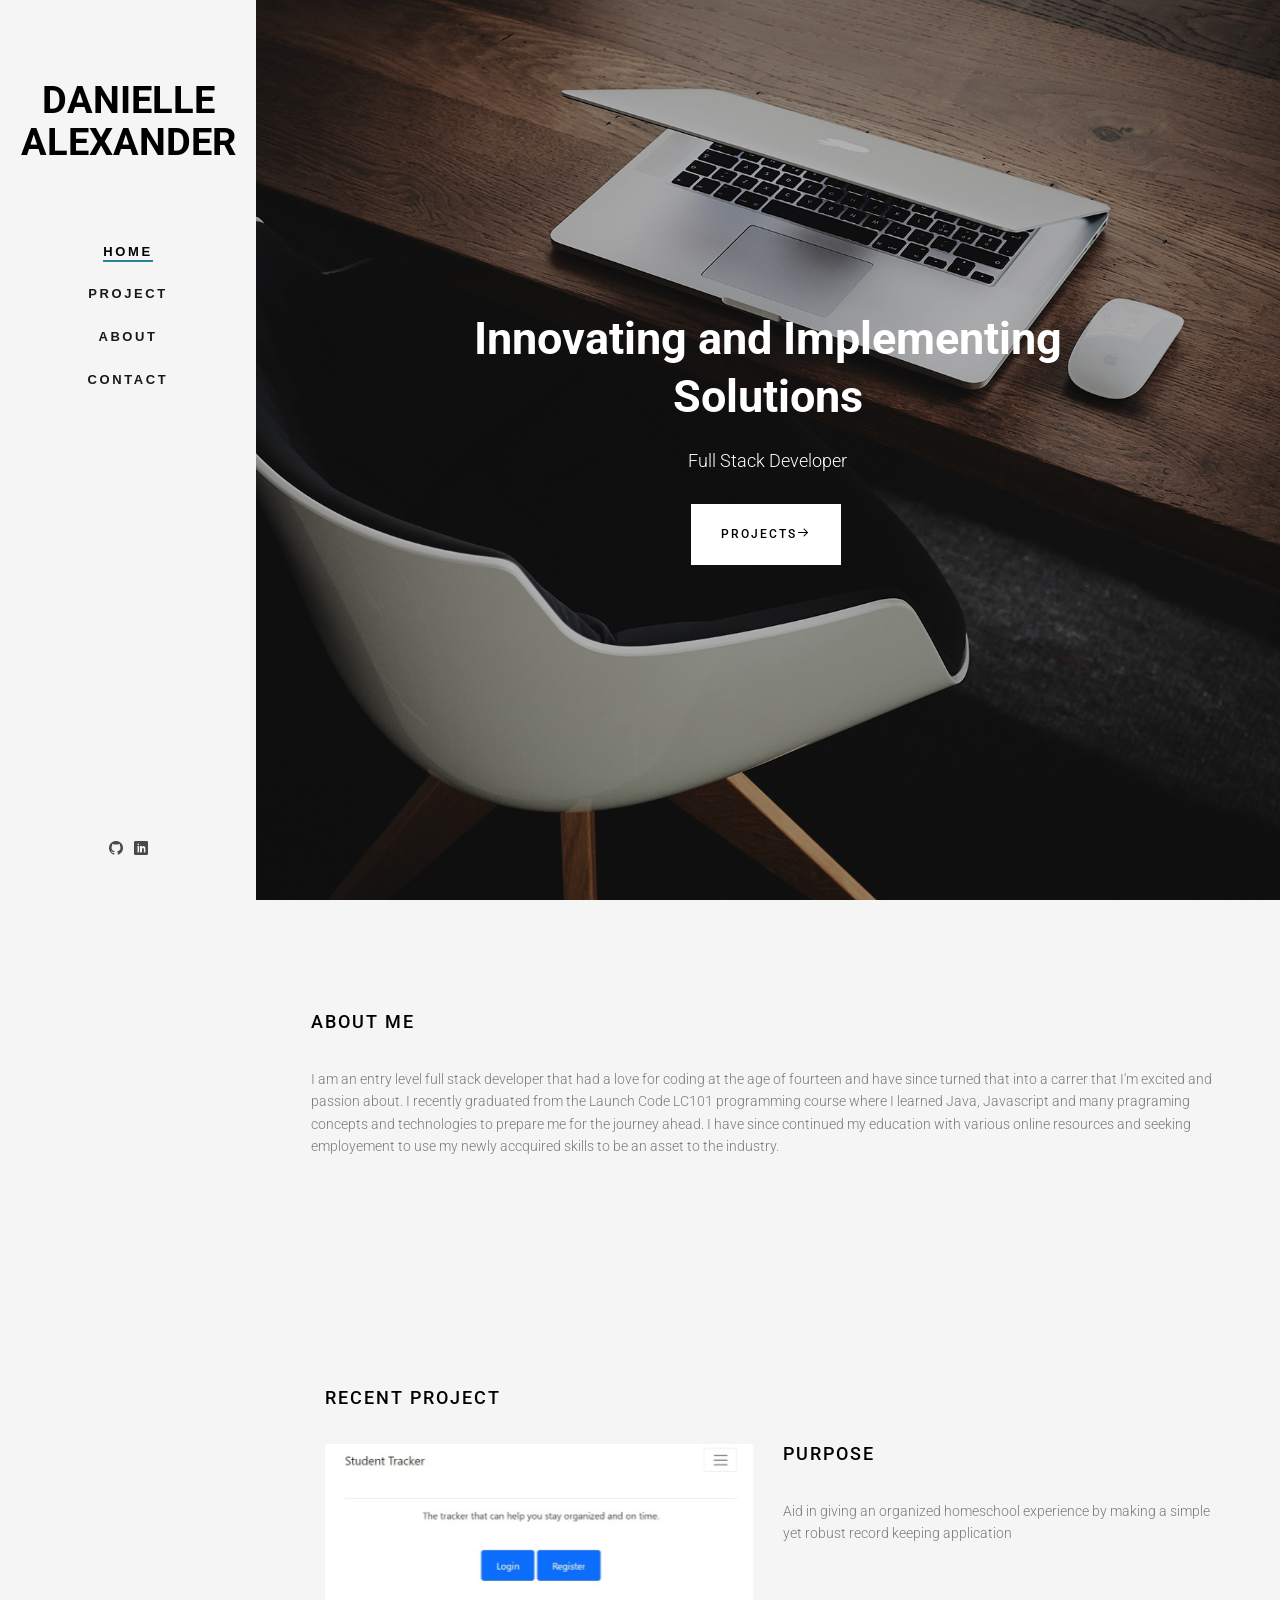
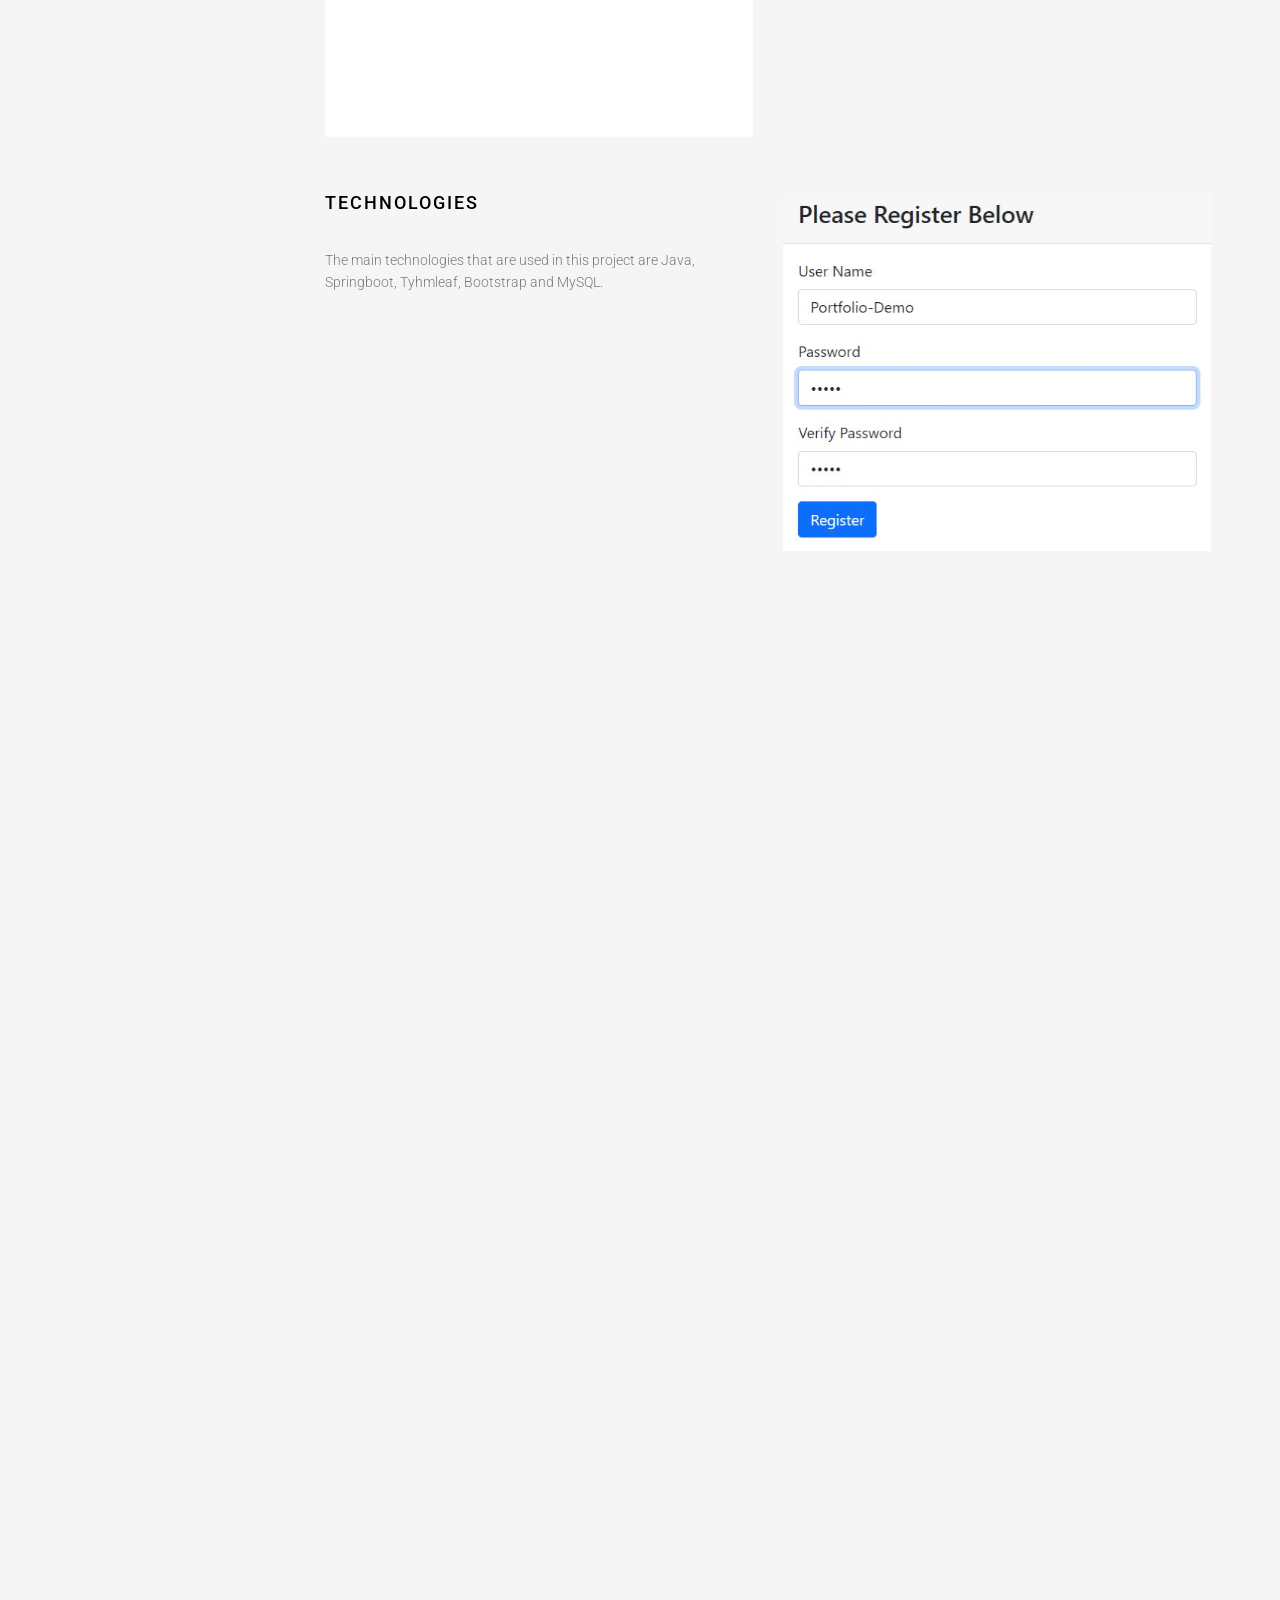
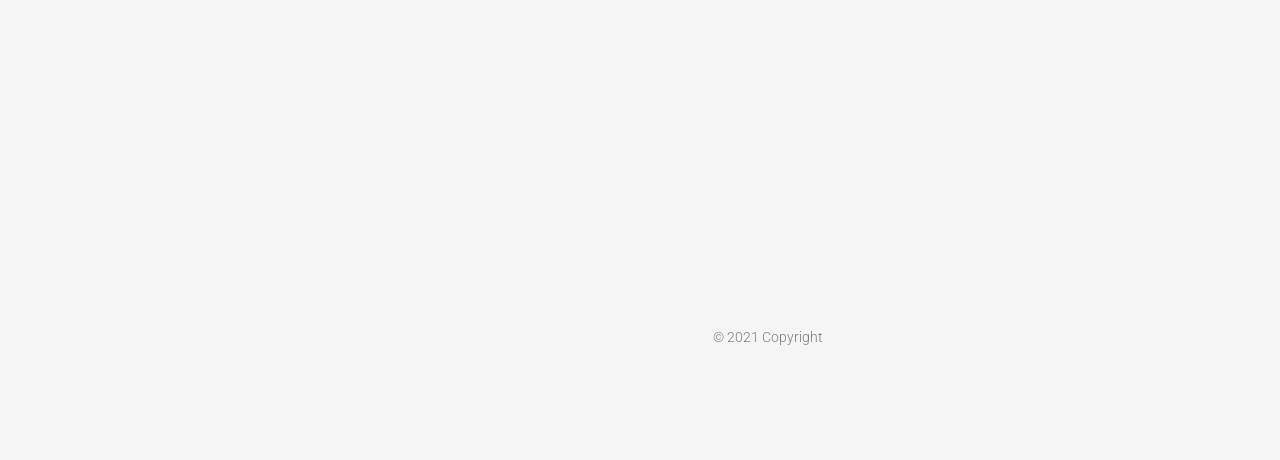
==== commit d2d3faa7: "contact form working" ====
--- a/marble/index.html
+++ b/marble/index.html
@@ -120,48 +120,52 @@
 				</div>
 			</div>	
 			
-			<div class="fh5co-narrow-content">
-				<a name="projects"><h1 class="fh5co-heading animate-box" data-animate-effect="fadeInLeft">Recent Project</h1></a>
-				<div class="row row-bottom-padded-lg">			
-					<div class="col-md-3 col-sm-6 col-padding animate-box" data-animate-effect="fadeInLeft">
-						<div class="blog-entry">
-							<a href="#" class="blog-img"><img src="images/img-1.jpg" class="img-responsive" alt="Free HTML5 Bootstrap Template by FreeHTML5.co"></a>
-							<div class="desc">
-								<h3><a href="#">Purpose </a></h3>														
-								<p>Aid in giving an organized homeschool experience by making a simple yet robust record keeping application</p>								
-							</div>
-						</div>
-					</div>
-					<div class="col-md-3 col-sm-6 col-padding animate-box" data-animate-effect="fadeInLeft">
-						<div class="blog-entry">
-							<a href="#" class="blog-img"><img src="images/img-2.jpg" class="img-responsive" alt="Free HTML5 Bootstrap Template by FreeHTML5.co"></a>
-							<div class="desc">
-								<h3><a href="#">Technologies used</a></h3>
-								<p> The main technologies that are used in this project are Java, Springboot, Tyhmleaf, Bootstrap and MySQL</p>
-							</div>
-						</div>
-					</div>
-					<div class="col-md-3 col-sm-6 col-padding animate-box" data-animate-effect="fadeInLeft">
-						<div class="blog-entry">
-							<a href="#" class="blog-img"><img src="images/img-3.jpg" class="img-responsive" alt="Free HTML5 Bootstrap Template by FreeHTML5.co"></a>
-							<div class="desc">
-								<h3><a href="#">Features</a></h3>								
-								<p>Account creation and aunthentication, editing and downloading student records and entering notes and hours completed. </p>
-								<a href="#" class="lead"></i></a>
-							</div>
-						</div>
-					</div>
-					<div class="col-md-3 col-sm-6 col-padding animate-box" data-animate-effect="fadeInLeft">
-						<div class="blog-entry">
-							<a href="#" class="blog-img"><img src="images/img-4.jpg" class="img-responsive" alt="Free HTML5 Bootstrap Template by FreeHTML5.co"></a>
-							<div class="desc">
-								<h3><a href="#">Status</a></h3>								
-								<p>The application is still a work in progress with upcoming features including UI updates and the ability to upload an avatar</p>
-							</div>
-						</div>
-					</div>
+			
+				<div class="fh5co-narrow-content">
+					<a name="projects"><h3 class="fh5co-heading animate-box" data-animate-effect="fadeInLeft">Recent Project</h3></a>
+					<div class="row row-bottom-padded-md">
+						<div class="col-md-6 animate-box" data-animate-effect="fadeInLeft">
+							<img class="img-responsive" src="images/homepage.jpg" alt="Free HTML5 Bootstrap Template by FreeHTML5.co">
+						</div>
+						<div class="col-md-6 animate-box" data-animate-effect="fadeInLeft">
+							<h1 class="fh5co-heading">Purpose</h1>
+							<p>Aid in giving an organized homeschool experience by making a simple yet robust record keeping application</p>
+							
+						</div>
+					</div>
+					<div>
+						<div class="row row-bottom-padded-md">
+						<div class="col-md-6 animate-box" data-animate-effect="fadeInLeft">
+							<h2 class="fh5co-heading">Technologies</h2>
+							<p>The main technologies that are used in this project are Java, Springboot, Tyhmleaf, Bootstrap and MySQL.</p>
+						</div>
+						
+						<div class="col-md-6 animate-box" data-animate-effect="fadeInLeft">
+							<img class="img-responsive" src="images/register.jpg" alt="Free HTML5 Bootstrap Template by FreeHTML5.co">
+						</div>
+						
+					</div>
+					<div class="row row-bottom-padded-md">
+						<div class="col-md-6 animate-box" data-animate-effect="fadeInLeft">
+							<img class="img-responsive" src="images/math-entry.jpg" alt="Free HTML5 Bootstrap Template by FreeHTML5.co">
+						</div>
+						<div class="col-md-6 animate-box" data-animate-effect="fadeInLeft">
+							<h1 class="fh5co-heading">features</h1>
+							<p>Account creation and aunthentication, editing and downloading student records and entering notes and hours completed.</p>
+						</div>
+					</div>
+					<div>
+						<div class="row row-bottom-padded-lg">
+						<div class="col-md-6 animate-box" data-animate-effect="fadeInLeft">
+							<h2 class="fh5co-heading">Status</h2>
+							<p>This is still a work in progress with upcoming updates to include the ability to upload pictures or avatar and navigation bars.</p>
+						</div>
+						<div class="col-md-6 animate-box" data-animate-effect="fadeInLeft">
+							<img class="img-responsive" src="images/adding subjects.jpg" alt="Free HTML5 Bootstrap Template by FreeHTML5.co">
+						</div>
+				</div>
 				
-				</div>
+				
 			</div>
 				
 			<div class="fh5co-narrow-content animate-box" data-animate-effect="fadeInLeft">
@@ -170,24 +174,24 @@
 						<a name="contact"><h2>Get In Touch</h2></a>
 					</div>
 				</div>
-				<form action="">
+				<form  action="https://getform.io/f/6f90b287-c2c0-4c69-a471-0c86e1b3820f" method="post">
 					<div class="row">
 						<div class="col-md-12">
 							<div class="row">
 								<div class="col-md-6">
 									<div class="form-group">
-										<input type="text" class="form-control" placeholder="Name">
-									</div>
-									<div class="form-group">
-										<input type="text" class="form-control" placeholder="Email">
-									</div>
-									<div class="form-group">
-										<input type="text" class="form-control" placeholder="Phone">
+										<input type="text" class="form-control" name="name" placeholder="Name">
+									</div>
+									<div class="form-group">
+										<input type="text" class="form-control" name="email" placeholder="Email">
+									</div>
+									<div class="form-group">
+										<input type="text" class="form-control" name="number" placeholder="Phone">
 									</div>
 								</div>
 								<div class="col-md-6">
 									<div class="form-group">
-										<textarea name="" id="message" cols="30" rows="7" class="form-control" placeholder="Message"></textarea>
+										<textarea name="" id="message" cols="30" rows="7" class="form-control" name="message" placeholder="Message"></textarea>
 									</div>
 									<div class="form-group">
 										<input type="submit" class="btn btn-primary btn-md" value="Send Message">
